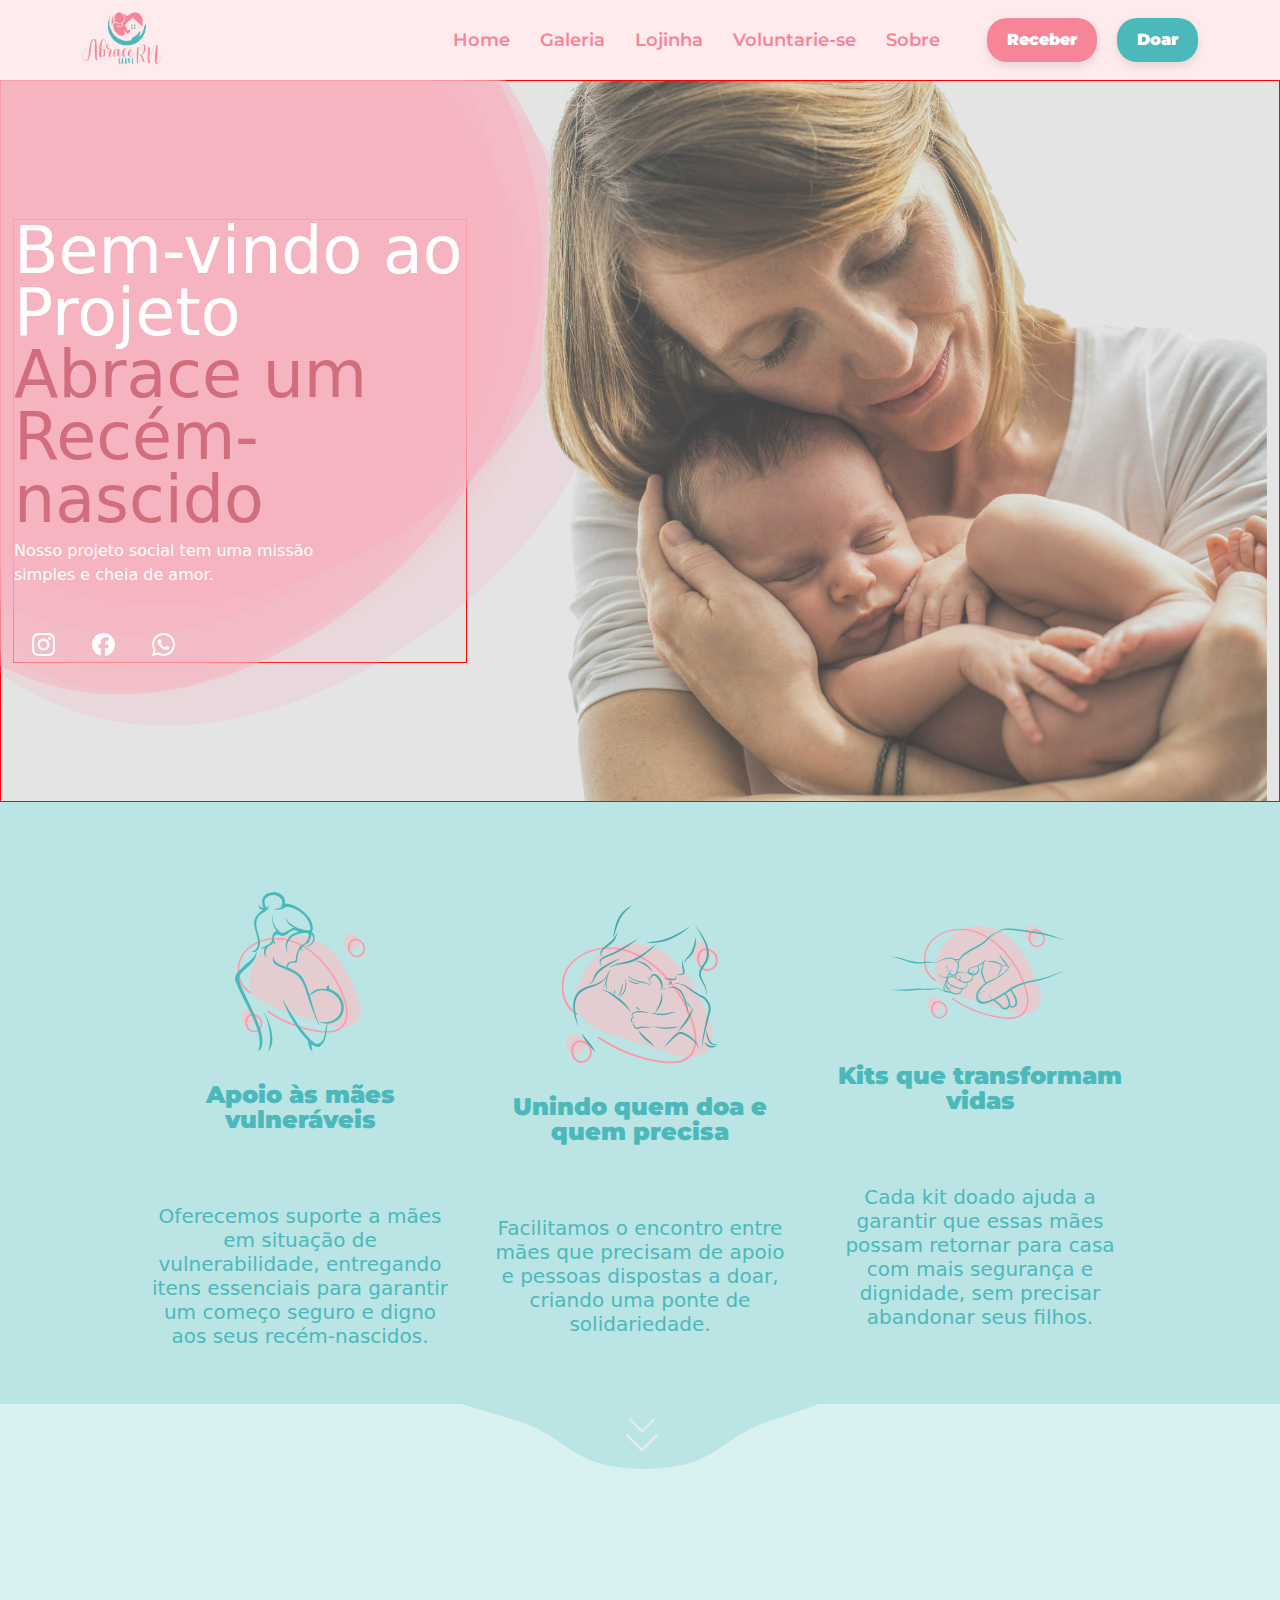
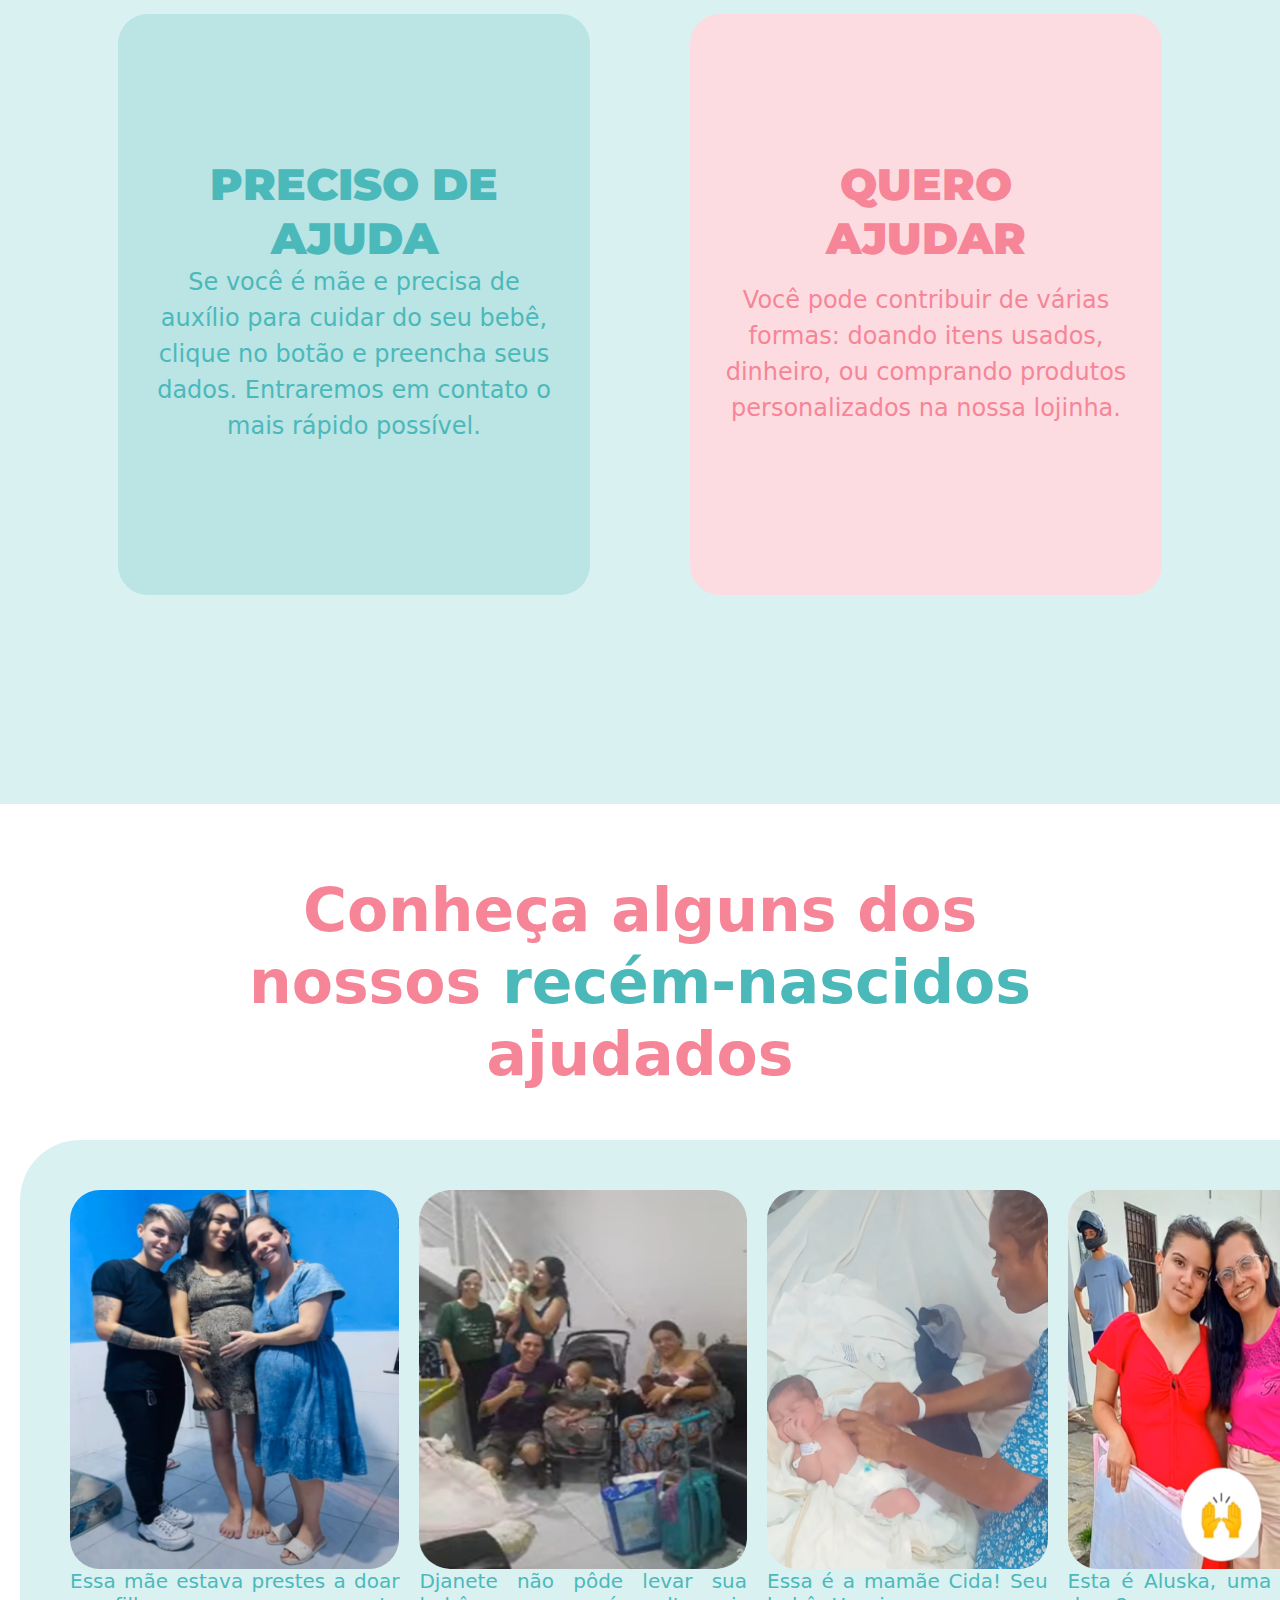
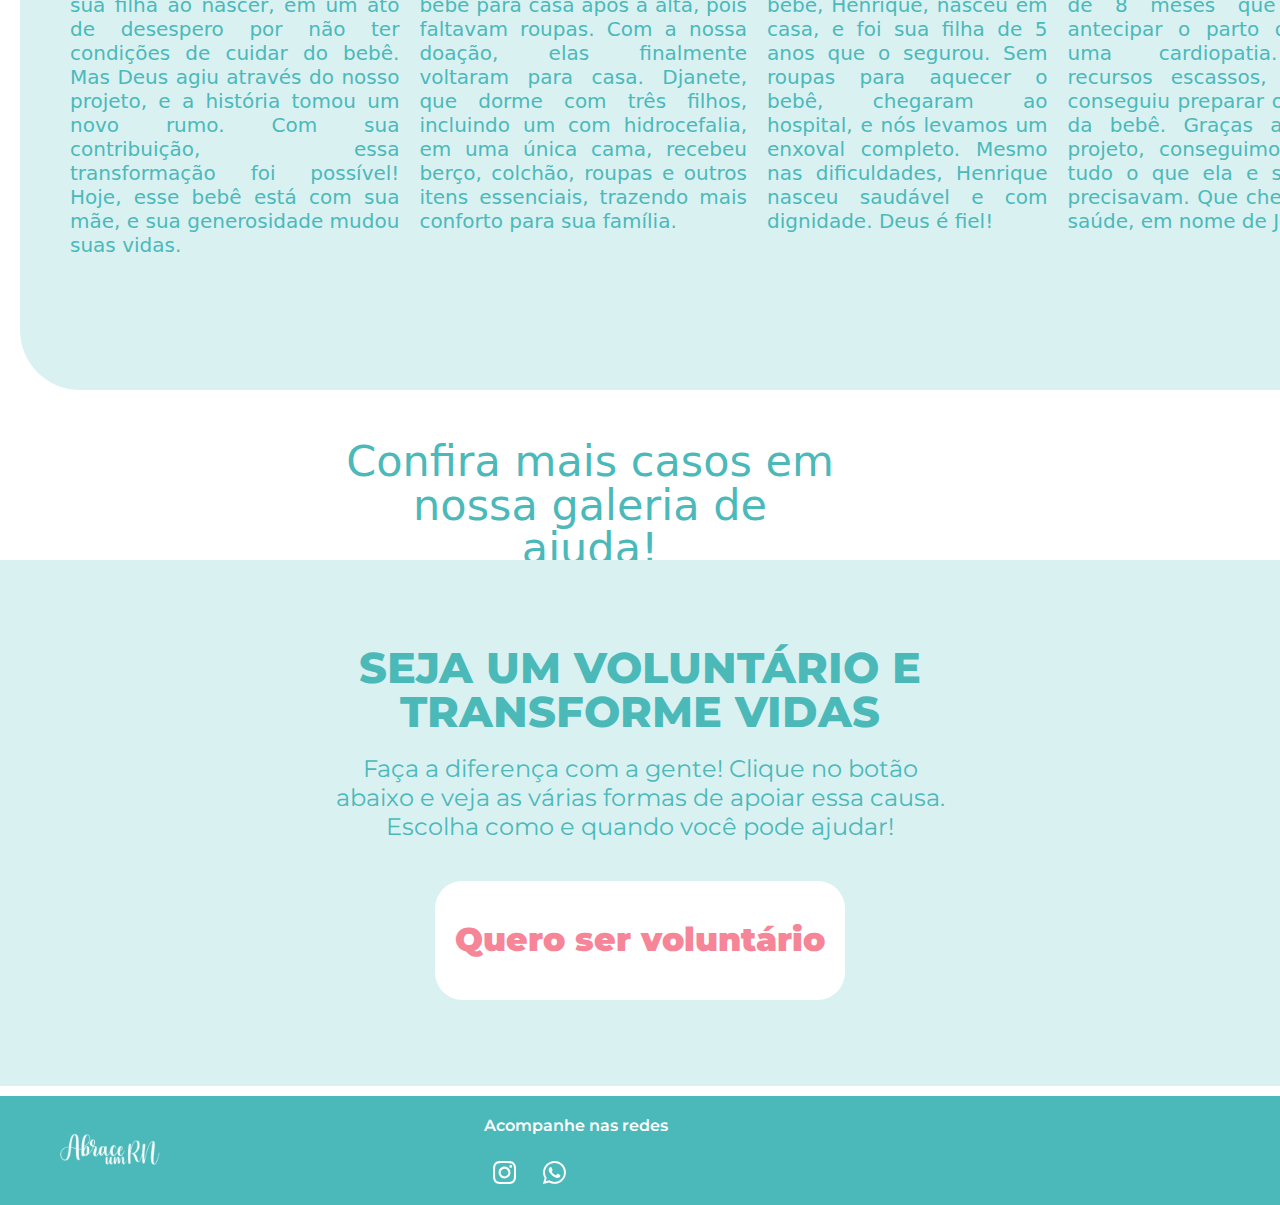
==== index.html @ da1de348 ":tada: Initial Commit" ====
<!doctype html>
<html lang="pt-BR">
  <head>
    <meta charset="UTF-8" />
    <meta name="viewport" content="width=device-width, initial-scale=1" />
    <title>Abrace um RN</title>
    <link href="css/globals.css" rel="stylesheet" />
    <link href="css/home.css" rel="stylesheet" />
    <link rel="icon" type="image/x-icon" href="assets/Logo.png" />
    <link
      href="https://cdn.jsdelivr.net/npm/bootstrap@5.3.3/dist/css/bootstrap.min.css"
      rel="stylesheet"
      integrity="sha384-QWTKZyjpPEjISv5WaRU9OFeRpok6YctnYmDr5pNlyT2bRjXh0JMhjY6hW+ALEwIH"
      crossorigin="anonymous"
    />
    <link
      href="https://fonts.googleapis.com/css2?family=Roboto:wght@300;400;500&display=swap"
      rel="stylesheet"
    />
    <link
      href="https://fonts.googleapis.com/icon?family=Material+Icons"
      rel="stylesheet"
    />
    <script defer src="js/main.js"></script>
  </head>
  <body class="mat-typography">
    <app-header></app-header>

    <main>
      <section class="home-hero-container">
        <div class="container">
          <div class="home-hero__texts">
            <div class="svg-blob">
              <img
                src="./assets/Blob inteiro.svg"
                alt="Fundo Rosa"
                class="svg-blob-image"
              />
            </div>

            <div class="home-hero__content">
              <h1>Bem-vindo ao Projeto <span>Abrace um Recém-nascido</span></h1>
              <p class="p-wrap">
                Nosso projeto social tem uma missão simples e cheia de amor.
              </p>
              <div class="social-icons">
                <a target="_blank" href="https://www.instagram.com/abraceumrn/">
                  <img src="./assets/instagram.svg" alt="Instagram" />
                </a>
                <a target="_blank" href="#">
                  <img src="./assets/facebook.svg" alt="Facebook" />
                </a>
                <a
                  target="_blank"
                  href="https://api.whatsapp.com/send/?phone=5583987075415&text=&type=phone_number&app_absent=0"
                >
                  <img src="./assets/wpp.svg" alt="WhatsApp" />
                </a>
              </div>
            </div>
          </div>

          <div class="home-hero__img">
            <img
              src="./assets/img-mulher-abracando-bebe.webp"
              alt="Mãe abraçando bebê"
            />
          </div>
        </div>
      </section>
      <section class="app-missao">
        <div>
          <img
            src="./assets/svg-mulher-amamentando-bebe.svg"
            alt="Mulher amamentando bebe"
            class="svg-mulher-amamentando"
            width="131"
            height="160"
          />
          <h1>Apoio às mães vulneráveis</h1>
          <p>
            Oferecemos suporte a mães em situação de vulnerabilidade, entregando
            itens essenciais para garantir um começo seguro e digno aos seus
            recém-nascidos.
          </p>
        </div>
        <div>
          <img
            src="./assets/svg-mulher-abracando-bebe.svg"
            alt="Mulher abracando bebe"
            class="svg-mulher-abracando"
            width="158"
            height="160"
          />
          <h1>Unindo quem doa e quem precisa</h1>
          <p>
            Facilitamos o encontro entre mães que precisam de apoio e pessoas
            dispostas a doar, criando uma ponte de solidariedade.
          </p>
        </div>
        <div>
          <img
            src="./assets/svg-dedos-tocando.svg"
            alt="Dedos tocando"
            class="svg-dedos-tocando"
            width="180"
            height="122"
          />
          <h1>Kits que transformam vidas</h1>
          <p>
            Cada kit doado ajuda a garantir que essas mães possam retornar para
            casa com mais segurança e dignidade, sem precisar abandonar seus
            filhos.
          </p>
        </div>
      </section>
      <section class="app-participar-doacao">
        <img
          src="./assets/svg-detalhe-ondinha.svg"
          alt="Detalhe ondinha"
          class="svg-detalhe-ondinha"
        />
        <div class="container-preciso-ajuda">
          <h1>PRECISO DE AJUDA</h1>
          <p>
            Se você é mãe e precisa de auxílio para cuidar do seu bebê, clique
            no botão e preencha seus dados. Entraremos em contato o mais rápido
            possível.
          </p>
          <a href="/receber">
            <app-botao btn-text="Ajuda" variant="branco-letra-azul">
            </app-botao>
          </a>
        </div>
        <div class="container-quero-ajuda">
          <h1>QUERO</h1>
          <p>
            Você pode contribuir de várias formas: doando itens usados,
            dinheiro, ou comprando produtos personalizados na nossa lojinha.
          </p>
          <a href="/doar-inicial">
            <app-botao
              btn-text="Contribuir"
              variant="branco-letra-rosa"
            ></app-botao
          ></a>
        </div>
      </section>
      <section class="app-conhecer-ajudados">
        <h1>Conheça alguns dos nossos <span>recém-nascidos </span> ajudados</h1>
        <div class="container-ajudados">
          <div class="img-um">
            <img src="./assets/img-1.png" alt="" width="293" height="379" />
            <p>
              Essa mãe estava prestes a doar sua filha ao nascer, em um ato de
              desespero por não ter condições de cuidar do bebê. Mas Deus agiu
              através do nosso projeto, e a história tomou um novo rumo. Com sua
              contribuição, essa transformação foi possível! Hoje, esse bebê
              está com sua mãe, e sua generosidade mudou suas vidas.
            </p>
          </div>
          <div class="img-dois">
            <img src="./assets/img-2.png" alt="" width="293" height="379" />
            <p>
              Djanete não pôde levar sua bebê para casa após a alta, pois
              faltavam roupas. Com a nossa doação, elas finalmente voltaram para
              casa. Djanete, que dorme com três filhos, incluindo um com
              hidrocefalia, em uma única cama, recebeu berço, colchão, roupas e
              outros itens essenciais, trazendo mais conforto para sua família.
            </p>
          </div>
          <div class="img-tres">
            <img src="./assets/img-3.png" alt="" width="293" height="379" />
            <p>
              Essa é a mamãe Cida! Seu bebê, Henrique, nasceu em casa, e foi sua
              filha de 5 anos que o segurou. Sem roupas para aquecer o bebê,
              chegaram ao hospital, e nós levamos um enxoval completo. Mesmo nas
              dificuldades, Henrique nasceu saudável e com dignidade. Deus é
              fiel!
            </p>
          </div>
          <div class="img-quatro">
            <img src="./assets/img-4.png" alt="" width="293" height="379" />
            <p>
              Esta é Aluska, uma gestante de 8 meses que precisa antecipar o
              parto devido a uma cardiopatia. Com recursos escassos, ela não
              conseguiu preparar o enxoval da bebê. Graças ao nosso projeto,
              conseguimos prover tudo o que ela e sua bebê precisavam. Que
              chegue com saúde, em nome de Jesus!
            </p>
          </div>
        </div>
        <div class="img-carousel">
          <swiper-container
            slidesPerView="1"
            spaceBetween="10"
            pagination="true"
            loop="true"
          >
            <swiper-slide>
              <div class="img-um">
                <img src="./assets/img-1.png" alt="" width="293" height="379" />
              </div>
              <div class="text-overlay" [class.show]="isTextVisible">
                <button class="close-btn" (click)="toggleTextVisibility()">
                  ×
                </button>
                <p>
                  Essa mãe estava prestes a doar sua filha ao nascer, em um ato
                  de desespero por não ter condições de cuidar do bebê. Mas Deus
                  agiu através do nosso projeto, e a história tomou um novo
                  rumo. Com sua contribuição, essa transformação foi possível!
                  Hoje, esse bebê está com sua mãe, e sua generosidade mudou
                  suas vidas.
                </p>
              </div>
              <button
                class="pull-up-btn"
                [class.btn-show]="isTextVisible"
                (click)="toggleTextVisibility()"
              >
                <i class="arrow-icon"></i>
              </button>
            </swiper-slide>

            <swiper-slide>
              <div class="img-um">
                <img src="./assets/img-2.png" alt="" width="293" height="379" />
              </div>
              <div class="text-overlay" [class.show]="isTextVisible">
                <button class="close-btn" (click)="toggleTextVisibility()">
                  ×
                </button>
                <p>
                  Djanete não pôde levar sua bebê para casa após a alta, pois
                  faltavam roupas. Com a nossa doação, elas finalmente voltaram
                  para casa. Djanete, que dorme com três filhos, incluindo um
                  com hidrocefalia, em uma única cama, recebeu berço, colchão,
                  roupas e outros itens essenciais, trazendo mais conforto para
                  sua família.
                </p>
              </div>
              <button
                class="pull-up-btn"
                [class.btn-show]="isTextVisible"
                (click)="toggleTextVisibility()"
              >
                <i class="arrow-icon"></i>
              </button>
            </swiper-slide>

            <swiper-slide>
              <div class="img-um">
                <img src="./assets/img-3.png" alt="" width="293" height="379" />
              </div>
              <div class="text-overlay" [class.show]="isTextVisible">
                <button class="close-btn" (click)="toggleTextVisibility()">
                  ×
                </button>
                <p>
                  Essa é a mamãe Cida! Seu bebê, Henrique, nasceu em casa, e foi
                  sua filha de 5 anos que o segurou. Sem roupas para aquecer o
                  bebê, chegaram ao hospital, e nós levamos um enxoval completo.
                  Mesmo nas dificuldades, Henrique nasceu saudável e com
                  dignidade. Deus é fiel!
                </p>
              </div>
              <button
                class="pull-up-btn"
                [class.btn-show]="isTextVisible"
                (click)="toggleTextVisibility()"
              >
                <i class="arrow-icon"></i>
              </button>
            </swiper-slide>

            <swiper-slide>
              <div class="img-um">
                <img src="./assets/img-4.png" alt="" width="293" height="379" />
              </div>
              <div class="text-overlay" [class.show]="isTextVisible">
                <button class="close-btn" (click)="toggleTextVisibility()">
                  ×
                </button>
                <p>
                  Esta é Aluska, uma gestante de 8 meses que precisa antecipar o
                  parto devido a uma cardiopatia. Com recursos escassos, ela não
                  conseguiu preparar o enxoval da bebê. Graças ao nosso projeto,
                  conseguimos prover tudo o que ela e sua bebê precisavam. Que
                  chegue com saúde, em nome de Jesus!
                </p>
              </div>
              <button
                class="pull-up-btn"
                [class.btn-show]="isTextVisible"
                (click)="toggleTextVisibility()"
              >
                <i class="arrow-icon"></i>
              </button>
            </swiper-slide>
          </swiper-container>
        </div>
        <div class="content-abaixo-de-ajudados">
          <span>Confira mais casos em nossa galeria de ajuda!</span>
          <a href="/galeria"
            ><app-botao
              btn-text="Galeria"
              variant="branco-letra-azul"
            ></app-botao
          ></a>
        </div>

        <div class="rolar-pra-cima"></div>
      </section>
      <section class="app-voluntarie-se">
        <div class="container-voluntarie-se">
          <h1>SEJA UM VOLUNTÁRIO E TRANSFORME VIDAS</h1>
          <p>
            Faça a diferença com a gente! Clique no botão abaixo e veja as
            várias formas de apoiar essa causa. Escolha como e quando você pode
            ajudar!
          </p>
          <button>
            <a href="/voluntarie-se.html">Quero ser voluntário</a>
          </button>
        </div>
      </section>
    </main>

    <app-footer></app-footer>
  </body>
</html>
---- css/globals.css ----
@import "https://fonts.googleapis.com/css2?family=Montserrat:wght@400;500;700&display=swap";

:root {
  --rosa-claro: #feebee;
  --rosa-escuro: #f68597;
  --azul-claro: #bbe4e5;
  --azul-medio: #8fd3d5;
  --azul-escuro: #4bb9ba;

  --header-height: 80px;
}

*,
*:before,
*:after {
  margin: 0;
  padding: 0;
  box-sizing: border-box;
}

html,
body {
  margin: 0;
  padding: 0;
  height: 100%;
}

body {
  font-family: "Montserrat", sans-serif;
  background-color: var(--azul-claro);
  color: var(--azul-escuro);
  padding-top: var(--header-height);
  min-height: 100vh;
}

.container {
  max-width: calc(1256px + 2rem);
  padding: 0 2rem;
  width: 100%;
  margin: 0 auto;
}

/* Header */
.app-header {
  background-color: var(--rosa-claro);
  width: 100%;
  position: fixed;
  top: 0;
  left: 0;
  z-index: 10;
  height: var(--header-height);
}

.app-header-content {
  display: flex;
  align-items: center;
  justify-content: space-between;
  font-family: "Montserrat", sans-serif;
  font-weight: 600;
  height: 100%;
}

.desktop-nav {
  display: flex;
  align-items: center;
  gap: 2rem;
}

.desktop-nav-links {
  display: flex;
  align-items: center;
  list-style: none;
  padding: 0;
  margin: 0;
}

.desktop-nav-links li {
  margin: 0 15px;
}

.desktop-nav-links a {
  position: relative;
  margin-bottom: 8px;
  text-decoration: none;
  color: var(--rosa-escuro);
  font-size: 18px;
}

.desktop-nav-links a.active::after {
  content: "";
  position: absolute;
  width: 100%;
  height: 3px;
  background-color: var(--azul-escuro);
  bottom: 0;
  left: 0;
  transform: translateY(4px);
}

.desktop-nav-buttons {
  display: flex;
  align-items: center;
  gap: 20px;
}

.nav-toggle {
  display: none;
  cursor: pointer;
  margin-left: 150px;
}

.menu-icon {
  display: flex;
  flex-direction: column;
  justify-content: space-between;
  width: 30px;
  height: 20px;
}

.menu-icon span {
  display: block;
  width: 100%;
  height: 3px;
  background-color: var(--rosa-escuro);
  transition: 0.3s;
}

.sidebar {
  position: fixed;
  top: 0;
  left: -250px;
  bottom: 0;
  width: 250px;
  background-color: var(--rosa-claro);
  padding-top: 75px;
  z-index: 15;
  transition: transform 0.3s ease;
}

.sidebar.show {
  transform: translateX(250px);
}

.sidebar-nav-links {
  list-style: none;
  padding: 0;
  margin: 0;
  margin-left: 2rem;
  display: flex;
  flex-direction: column;
}

.sidebar-nav-links li {
  margin: 20px 0;
}

.sidebar-nav-links a {
  text-decoration: none;
  color: var(--rosa-escuro);
  font-size: 18px;
}

.sidebar-nav-links a.active::after {
  font-weight: bold;
}

.sidebar-buttons {
  display: flex;
  align-items: center;
  gap: 20px;
}

@media (min-width: 768px) {
  .nav-toggle {
    display: none;
  }

  .sidebar {
    display: none;
  }
}

@media (max-width: 768px) {
  .desktop-nav {
    display: none;
  }

  .nav-toggle {
    display: block;
  }

  .sidebar {
    display: block;
  }
}

/* Footer */
/* Para garantir que o conteúdo ocupe a tela toda */
body,
html {
  height: 100%;
  margin: 0;
  display: flex;
  flex-direction: column;
}

/* Envolve o conteúdo principal */
.content {
  flex: 1;
}

/* Estilo do footer */
footer {
  background-color: var(--azul-escuro);
  padding: 20px 0;
  text-align: center;
  margin-top: auto;
}

.footer-container {
  display: flex;
  justify-content: space-between;
  align-items: center;
  max-width: 1200px;
  margin: 0 auto;
  padding: 0 20px;
}

.footer-left {
  display: flex;
  align-items: center;
}

.footer-logo {
  height: 40px;
  margin-right: 10px;
}

.footer-right p {
  margin: 0 0 10px 0;
  color: #fff;
  text-align: right;
  font-family: "Montserrat", sans-serif;
  font-size: 16px;
  font-weight: 600;
  line-height: normal;
  width: 188px;
}

.social-icons a img {
  height: 24px;
  margin: 0 10px;
}

.social-icons a {
  text-decoration: none;
}

/* Botao */
.botao {
  border: none;
  outline: none;
  font-weight: 900;
  cursor: pointer;
  border-radius: 30px;
  text-decoration: none;
  font-family: "Montserrat", sans-serif;
  padding: 10px 20px;
  font-size: 1rem;
  transition: background-color 0.3s ease, color 0.3s ease, transform 0.3s ease;
  box-shadow: 0 4px 10px rgba(0, 0, 0, 0.1);
}

.botao:hover {
  opacity: 0.9;
  transform: scale(1.05);
}

.botao:disabled {
  opacity: 0.6;
  cursor: not-allowed;
}

.botao.pequeno-rosa {
  background-color: var(--rosa-escuro);
  color: white;
  border-radius: 20px;
}

.botao.pequeno-azul {
  background-color: var(--azul-escuro);
  color: white;
  border-radius: 20px;
}

.botao.pequeno-branco {
  background-color: white;
  padding: 8px 30px;
  border-radius: 10px;
  color: var(--rosa-escuro);
}

.botao.branco-letra-azul {
  background-color: white;
  color: var(--azul-escuro);
  width: 320px;
  height: 110px;
  font-size: 45px;
}

.botao.branco-letra-rosa {
  background-color: white;
  color: var(--rosa-escuro);
  width: 320px;
  height: 110px;
  font-size: 45px;
}

.botao.rosa-letra-branca {
  background-color: var(--rosa-escuro);
  color: white;
  width: 280px;
  height: 100px;
  padding: 15px;
  font-size: 45.984px;
  display: block;
  margin: 0 auto;
}
---- css/home.css ----
/*o container-main do "sobre" não pode ter esses espaços por causa daquela divisão de cores entre as seções*/
.container-main {
  /* padding: 0 !important; */
}

.home-hero-container {
  background-color: #e4e4e4;
  width: 100%;
  height: auto;
  margin: 0;
  padding: 0;
  overflow: hidden;
}

@media (max-width: 768px) {
  .home-hero-container {
    background-color: #fcdce1;
  }
}

.home-hero-container .container {
  display: flex;
  justify-content: space-between;
  align-items: center;
  border: 1px solid red;
  position: relative;
  max-width: 1440px;
}

.home-hero__texts {
  flex: 1;
  width: 100%;
  max-width: 454px;
  border: 1px solid red;
}

.home-hero__texts .svg-blob {
  position: absolute;
  left: -25%;
  top: -40%;
  width: 1000px;
}

.home-hero__texts .svg-blob img {
  width: 100%;
  height: 100%;
}

.home-hero__content {
  position: relative;
  z-index: 2;
  display: flex;
  flex-direction: column;
  align-items: flex-start;
  justify-content: center;
}

.home-hero__content h1,
.home-hero__content h1 span {
  color: #ffffff;
  font-size: 65px;
  font-weight: 500;
  line-height: 62.232px;
}

.home-hero__content h1 span {
  color: #d16d7d;
}

.home-hero__content p {
  color: #ffffff;
  max-width: 300px;
  width: 100%;
}

.home-hero__content .social-icons a {
  padding: 5px;
}

.home-hero__img {
  position: relative;
  z-index: 10;
  /* border: 1px solid green; */
  height: 80vh;
  /* max-width: 857px; */
  /* width: 100%; */
}

.home-hero__img img {
  width: 100%;
  height: 100%;
  object-fit: cover;
}

@media (max-width: 1500px) {
  .content {
    margin-top: 50px;
  }
}

.content p {
  font-size: 22px;
}

.content .p-wrap {
  width: 15vw;
}

.image-mulher-abrace-bebe {
  position: relative;
  z-index: 0;
  margin-left: 50px;
  width: 1600px;
  height: 739px;

  @media (max-width: 1500px) {
    width: 50vw;
    height: auto;
  }
}

/* Media Queries */
@media (max-width: 768px) {

  .svg-blob,
  .image-mulher-abrace-bebe {
    display: none;
  }

  .content {
    left: 0;
    margin-top: 0;
    padding: 10px;
    align-items: center;
    max-width: 90%;
  }

  h1,
  h1 span {
    @media (min-width: 768px) {
      font-size: 5vw;
    }
  }

  p {
    width: 90%;
  }
}

.app-missao {
  display: flex;
  justify-content: center;
  align-items: center;
  gap: 40px;
  padding: 40px;
  background: var(--azul-claro);
  flex-wrap: wrap;
}

.app-missao div {
  text-align: center;
  max-width: 300px;
  flex-grow: 1;
  display: flex;
  flex-direction: column;
  align-items: center;
  margin-top: 50px;
}

.app-missao h1 {
  display: flex;
  flex-direction: column;
  justify-content: center;
  flex-shrink: 0;
  color: var(--azul-escuro);
  text-align: center;
  font-size: 24px;
  font-style: normal;
  font-weight: 900;
  line-height: 25px;
  font-family: "Montserrat", sans-serif;
  margin-bottom: 2rem;
  /* Espaço abaixo do título */
  margin-top: 30px;
}

#apoio-maes h1 {
  width: 302px;
  height: 92px;
}

#unindo-doadores h1 {
  width: 301px;
  height: 62px;
}

#kits-transformam-vidas h1 {
  width: 336px;
  height: 48px;
}

.app-missao p {
  display: flex;
  flex-direction: column;
  justify-content: center;
  flex-shrink: 0;
  color: var(--azul-escuro);
  text-align: center;
  font-size: 20px;
  font-style: normal;
  font-weight: 400;
  line-height: normal;
  margin-top: 40px;
  /* Espaço acima do parágrafo */
}

#apoio-maes p {
  width: 300px;
  height: 76.452px;
}

#unindo-doadores p {
  width: 254px;
  height: 88px;
}

#kits-transformam-vidas p {
  width: 299px;
  height: 90px;
}

/* Adiciona um ajuste responsivo */
@media (max-width: 1024px) {
  .app-missao {
    flex-wrap: wrap;
    gap: 20px;
  }
}

.app-participar-doacao {
  width: 100%;
  height: 1000px;
  flex-shrink: 0;
  background: #daf1f2;
  position: relative;
  display: flex;
  justify-content: center;
  align-items: center;
  flex-direction: row;
  padding: 0;
}

.svg-detalhe-ondinha {
  position: absolute;
  top: 0;
  left: 50%;
  transform: translateX(-50%);
  z-index: 2;
}

.container-preciso-ajuda {
  background: var(--azul-claro);
}

.container-quero-ajuda {
  background: #fcdce1;
}

.container-preciso-ajuda,
.container-quero-ajuda {
  border-radius: 30px;
  width: 472px;
  height: 581px;
  display: flex;
  flex-direction: column;
  justify-content: center;
  align-items: center;
  text-align: center;
  margin: 50px;
  position: relative;
}

.container-preciso-ajuda h1 {
  width: 300px;
  color: var(--azul-escuro);
  text-align: center;
  font-weight: 900;
  font-family: "Montserrat", sans-serif;
  font-size: 44px;
  font-style: normal;
  font-weight: 900;
  line-height: normal;
}

.container-preciso-ajuda p {
  display: flex;
  width: 408px;
  height: 163px;
  flex-direction: column;
  justify-content: center;
  color: var(--azul-escuro);
  text-align: center;
  font-size: 24px;

  @media (max-width: 768px) {
    width: 100%;
    height: auto;
  }
}

.container-quero-ajuda h1 {
  color: var(--rosa-escuro);
  text-align: center;
  font-weight: 900;
  font-family: "Montserrat", sans-serif;
  font-size: 44px;
  font-style: normal;
  font-weight: 900;
  line-height: normal;
}

.container-quero-ajuda h1::after {
  content: "AJUDAR";
  display: block;
}

.container-quero-ajuda p {
  display: flex;
  width: 408px;
  height: 163px;
  flex-direction: column;
  justify-content: center;
  color: var(--rosa-escuro);
  text-align: center;
  font-size: 24px;

  @media (max-width: 768px) {
    width: 100%;
    height: auto;
  }
}

@media (max-width: 768px) {
  .app-participar-doacao {
    flex-direction: column;
    /* Alinha os contêineres verticalmente */
    height: auto;
    /* Ajusta a altura automaticamente */
    padding: 20px 0;
    /* Espaçamento na parte superior e inferior da seção */
  }

  .container-preciso-ajuda,
  .container-quero-ajuda {
    width: 90%;
    /* Ajusta a largura dos contêineres para telas pequenas */
    height: auto;
    /* Deixa a altura flexível */
    margin: 20px auto;
    /* Centraliza e adiciona margens */
    margin-top: 50px;
  }
}

.app-conhecer-ajudados {
  width: 100%;
  /* height: 100%; */
  flex-shrink: 0;
  padding: 20px;
  overflow-x: scroll;

  h1 {
    width: 100%;
    max-width: 800px;
    margin: 50px auto;
    color: var(--rosa-escuro);
    text-align: center;
    text-shadow: 0px 4px 4px rgba(0, 0, 0, 0);
    font-size: 60px;
    font-weight: 700;
    line-height: 1.2;
  }

  span {
    color: var(--azul-escuro);
  }

  .container-ajudados {
    width: 1400px;
    height: 850px;
    display: flex;
    flex-shrink: 0;
    gap: 20px;
    border-radius: 60px;
    background: #daf1f2;
    margin: auto;
    margin-top: 50px;
    padding: 50px;
    overflow: scroll;

    @media (max-width: 768px) {
      width: 100%;
      height: 100%;
    }
  }

  .container-ajudados img {
    width: 100%;
    flex-shrink: 0;
    border-radius: 30px;
    flex-wrap: wrap;
  }

  .container-ajudados p {
    width: 100%;
    color: var(--azul-escuro);
    text-align: justify;
    font-size: 20px;
    font-style: normal;
    font-weight: 400;
    line-height: normal;
  }

  .content-abaixo-de-ajudados {
    margin-top: 50px;
    text-align: center;
    align-items: center;
    display: flex;
    /* Define como flexbox */
    justify-content: center;
    /* Centraliza horizontalmente */
    align-items: center;
    /* Centraliza verticalmente */

    @media (max-width: 768px) {
      flex-direction: column;
    }

    span {
      width: 500px;
      height: 100px;
      justify-content: space-between;
      font-size: 43px;
      font-style: normal;
      font-weight: 400;
      line-height: 43.624px;
      word-wrap: break-word;
      margin-right: 100px;

      @media (max-width: 768px) {
        margin-right: 0;
        width: 100%;
        margin-bottom: 25%;
      }
    }
  }
}

.app-voluntarie-se {
  width: 100%;
  height: 526px;
  flex-shrink: 0;
  display: flex;
  justify-content: center;
  /* Centraliza o conteúdo horizontalmente */
  align-items: center;
  /* Centraliza o conteúdo verticalmente */
  background-color: #daf1f2;
  /* Adicionei uma cor de fundo suave */
  margin-bottom: 10px;
}

.container-voluntarie-se {
  width: 649px;
  height: auto;
  display: flex;
  flex-direction: column;
  justify-content: center;
  align-items: center;
  text-align: center;

  @media (max-width: 768px) {
    width: 100%;
  }
}

.container-voluntarie-se h1 {
  font-size: 32px;
  /* Tamanho ajustado para proporção do container */
  font-weight: bold;
  margin-bottom: 20px;
  /* Espaçamento inferior entre o título e o parágrafo */
  color: #4cb9b9;
  text-align: center;
  text-shadow: 0px 4px 4px rgba(0, 0, 0, 0);
  font-family: Montserrat;
  font-size: 43px;
  font-style: normal;
  font-weight: 800;
  line-height: 43.624px;
  /* 101.451% */
  text-transform: uppercase;
}

.container-voluntarie-se p {
  width: 609px;
  color: #4bb9ba;
  text-align: center;
  font-family: Montserrat;
  font-size: 24px;
  font-style: normal;
  font-weight: 400;
  line-height: normal;
  margin-bottom: 20px;
  /* Espaçamento inferior entre o parágrafo e o botão */

  @media (max-width: 768px) {
    width: 100%;
    height: auto;
  }
}

.container-voluntarie-se button {
  width: 410px;
  height: 119px;
  background-color: #fff;
  /* Cor de fundo do botão */
  border: none;
  border-radius: 27.591px;
  display: flex;
  justify-content: center;
  /* Centraliza o texto dentro do botão */
  align-items: center;
  /* Centraliza verticalmente */
  cursor: pointer;
  margin-top: 20px;
  /* Espaçamento superior entre o botão e o parágrafo */

  @media (max-width: 768px) {
    width: 200px;
    height: 80px;
  }
}

.container-voluntarie-se button a {
  width: 372px;
  height: 42px;
  flex-shrink: 0;
  text-decoration: none;
  color: #f68597;
  font-family: Montserrat;
  font-size: 33px;
  font-style: normal;
  font-weight: 900;
  line-height: normal;

  @media (max-width: 768px) {
    font-size: 17px;
  }
}

.container-voluntarie-se button:hover {
  background-color: #eaeef1;
}

.social-icons {
  width: 100px;
  height: auto;
  display: flex;
  flex-direction: row;
  margin-top: 25px;
  margin-left: 0;
  margin-right: 50vw;
}

.social-icons img {
  width: 30px;
  height: auto;
}

.img-carousel {
  display: none;
}

@media (max-width: 768px) {
  .img-carousel {
    display: block;
  }

  .container-ajudados {
    display: none !important;
  }

  .img-um {
    display: flex;
    justify-content: center;
    align-items: center;
    height: 100%;
  }

  .img-um img {
    max-width: 100%;
    max-height: 100%;
    border-radius: 20px;
  }
}

.image-container {
  position: relative;
  z-index: 1;
}

.text-overlay {
  position: absolute;
  top: 100%;
  left: 0;
  right: 0;
  bottom: 0;
  background: rgba(0, 0, 0, 0.7);
  color: white;
  padding: 20px;
  z-index: 2;
  transition: top 0.5s ease-in-out;
}

.text-overlay.show {
  top: 0;
}

.pull-up-btn {
  position: absolute;
  bottom: 40px;
  left: 50%;
  transform: translateX(-50%);
  width: 40px;
  height: 40px;
  border-radius: 50%;
  background-color: rgba(0, 0, 0, 0.7);
  color: white;
  font-size: 18px;
  font-weight: bold;
  border: none;
  cursor: pointer;
  display: flex;
  justify-content: center;
  align-items: center;
  transition: background-color 0.3s ease;
}

.pull-up-btn:hover {
  background-color: rgba(0, 0, 0, 0.9);
}

.pull-up-btn:focus {
  outline: none;
}

.close-btn {
  position: absolute;
  top: 10px;
  right: 10px;
  font-size: 24px;
  background: none;
  color: white;
  border: none;
  cursor: pointer;
  transition: color 0.3s ease;
}

.close-btn:hover {
  color: #f00;
}

.btn-show {
  display: none;
}

.arrow-icon {
  display: inline-block;
  width: 0;
  height: 0;
  border-left: 8px solid transparent;
  border-right: 8px solid transparent;
  border-bottom: 12px solid white;
  /* Change color as needed */
  transform: rotate(0deg);
  /* Default: down arrow */
}

/* Add custom properties to control rotation for direction */
.arrow-icon[data-direction="up"] {
  transform: rotate(180deg);
}

.arrow-icon[data-direction="right"] {
  transform: rotate(90deg);
}

.arrow-icon[data-direction="left"] {
  transform: rotate(270deg);
}

.arrow-icon:hover {
  border-bottom-color: gray;
  /* Change color on hover */
}
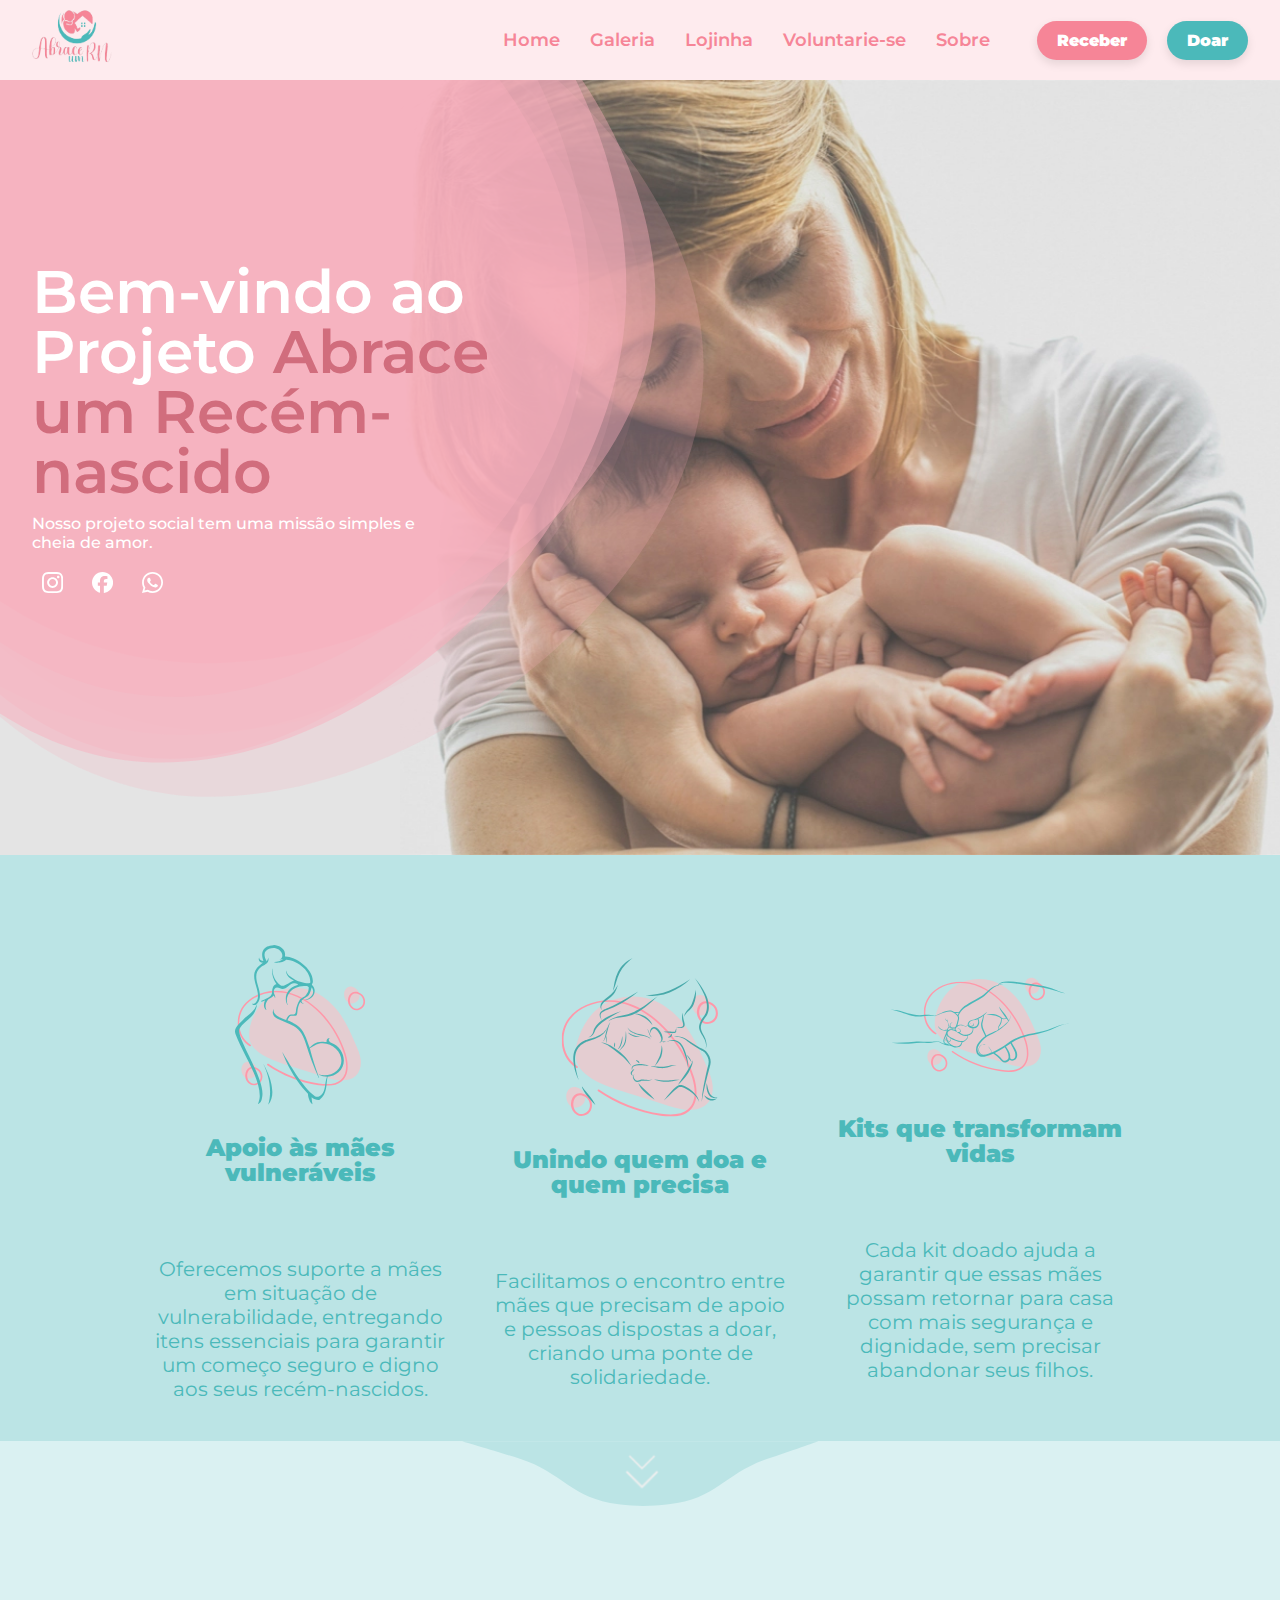
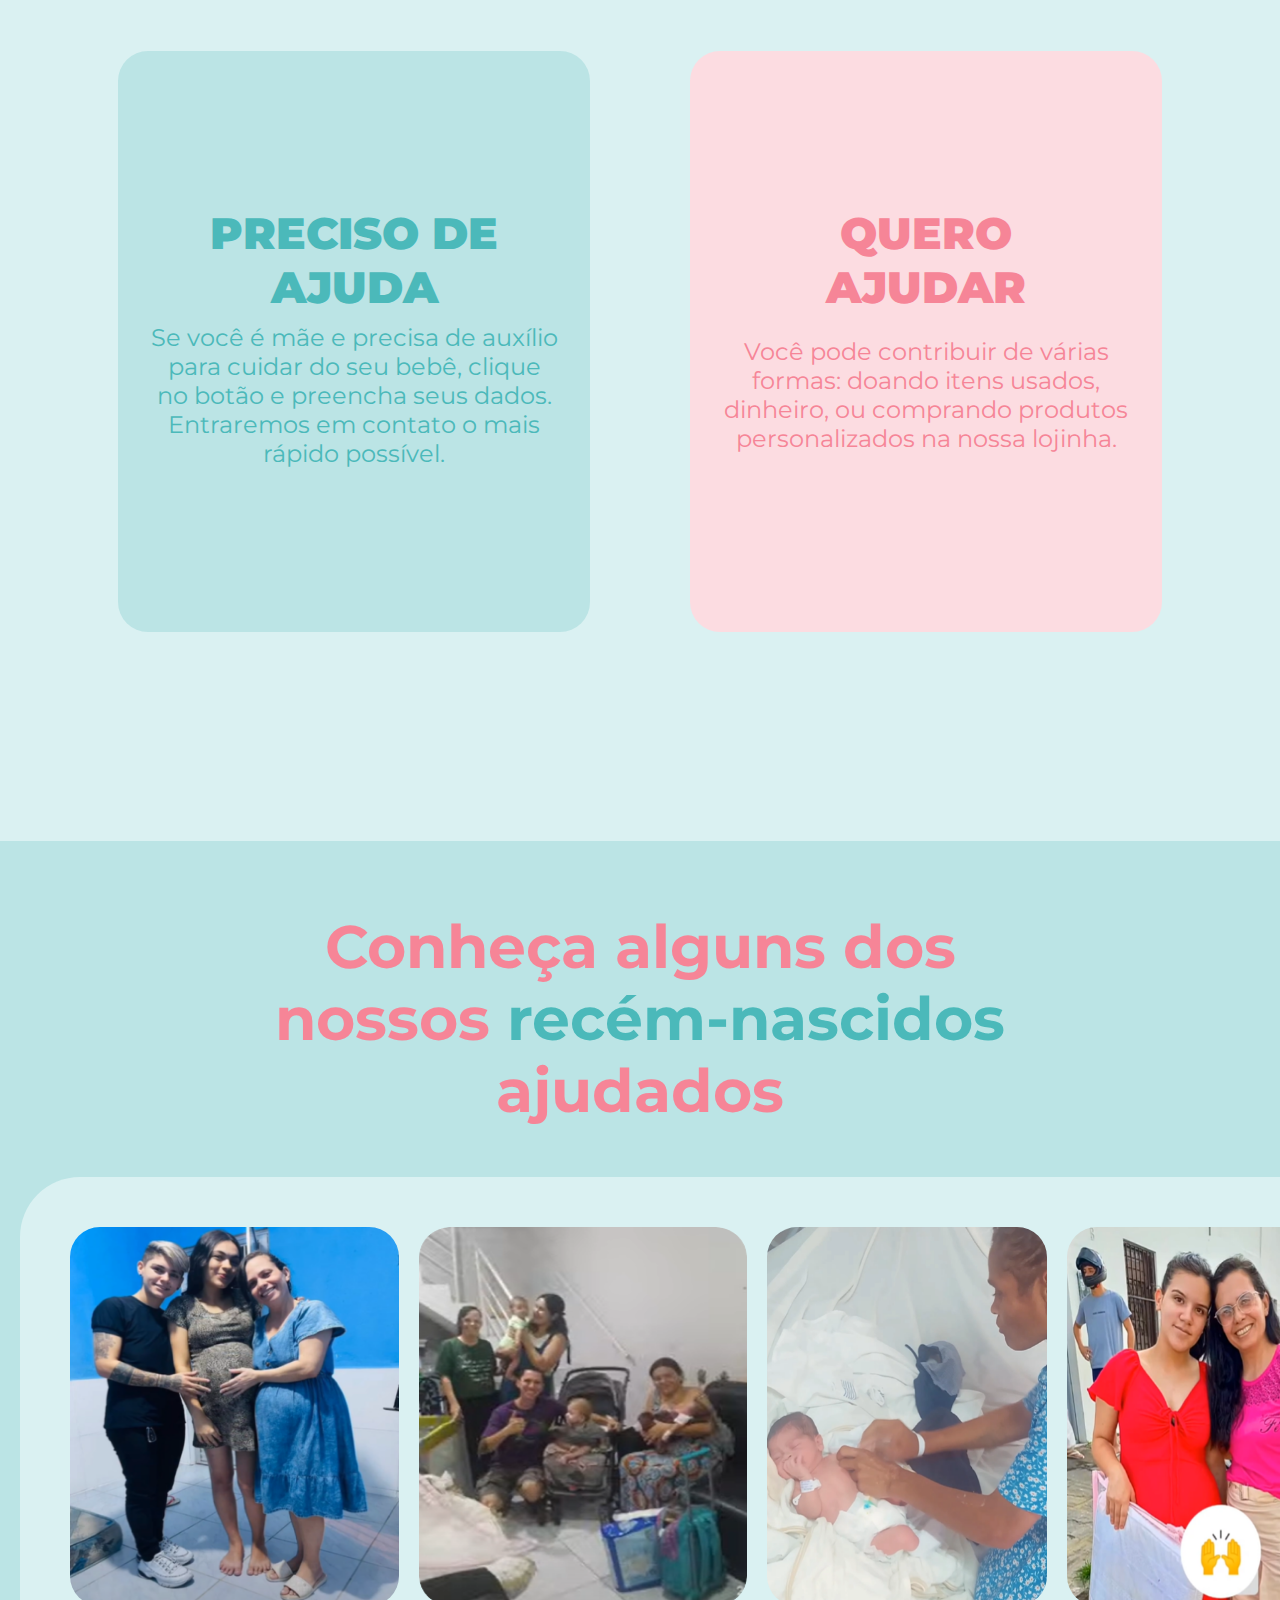
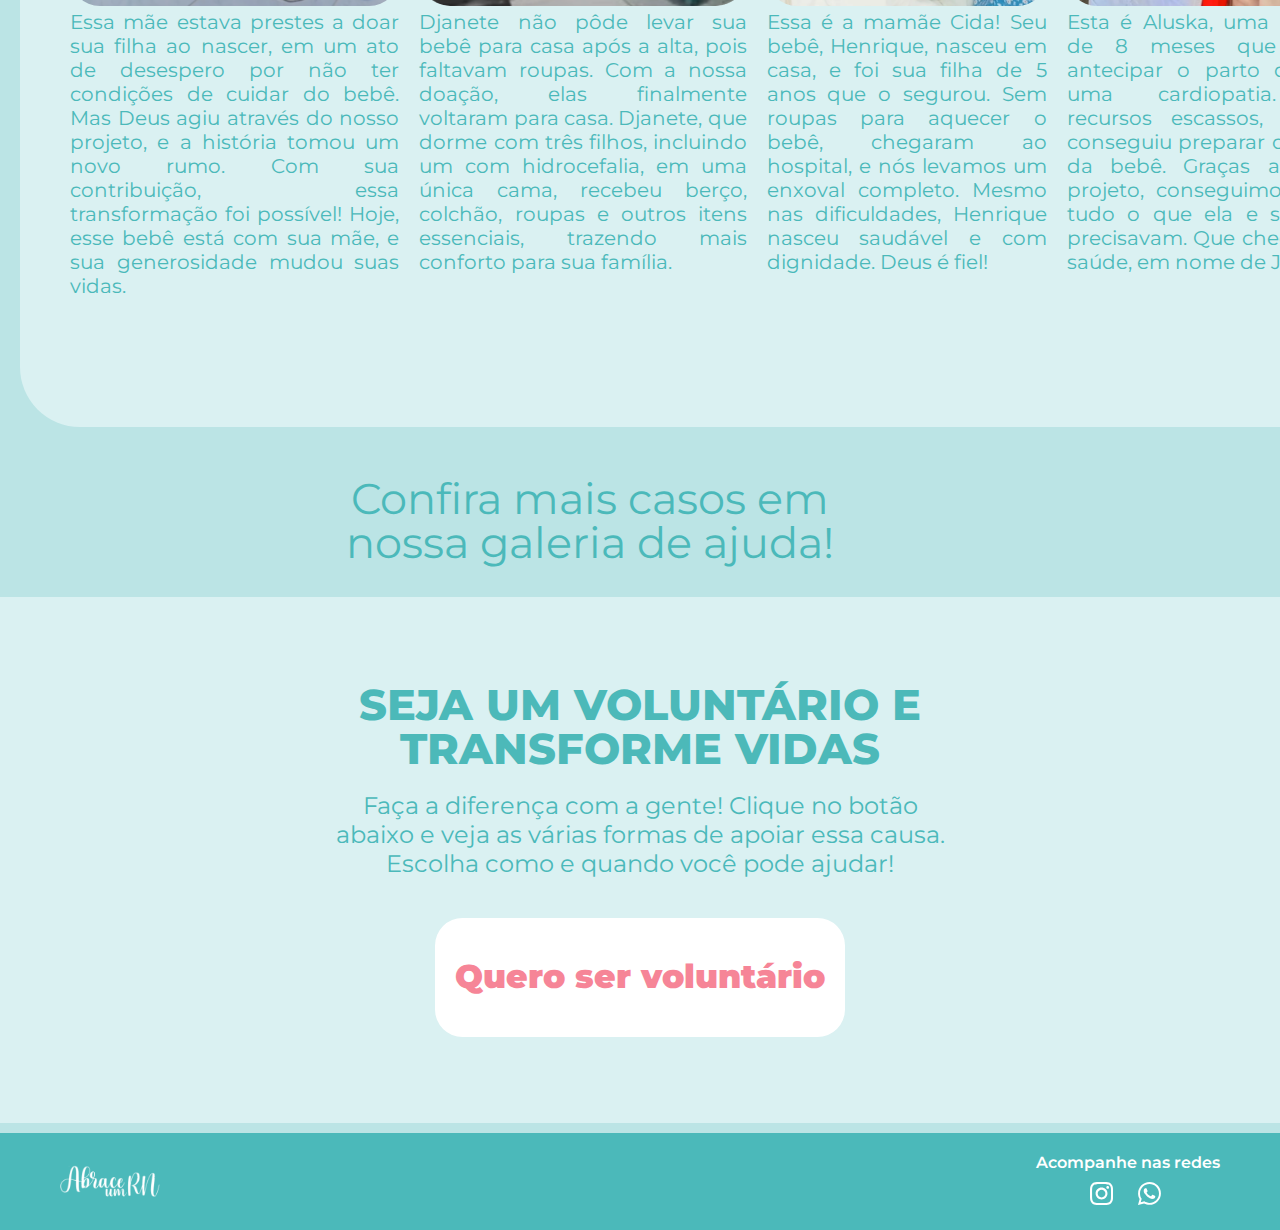
==== commit 95d00bbc: "fix: responsividade da hero (homepage)" ====
--- a/index.html
+++ b/index.html
@@ -7,12 +7,6 @@
     <link href="css/globals.css" rel="stylesheet" />
     <link href="css/home.css" rel="stylesheet" />
     <link rel="icon" type="image/x-icon" href="assets/Logo.png" />
-    <link
-      href="https://cdn.jsdelivr.net/npm/bootstrap@5.3.3/dist/css/bootstrap.min.css"
-      rel="stylesheet"
-      integrity="sha384-QWTKZyjpPEjISv5WaRU9OFeRpok6YctnYmDr5pNlyT2bRjXh0JMhjY6hW+ALEwIH"
-      crossorigin="anonymous"
-    />
     <link
       href="https://fonts.googleapis.com/css2?family=Roboto:wght@300;400;500&display=swap"
       rel="stylesheet"
@@ -60,11 +54,13 @@
             </div>
           </div>
 
-          <div class="home-hero__img">
-            <img
-              src="./assets/img-mulher-abracando-bebe.webp"
-              alt="Mãe abraçando bebê"
-            />
+          <div class="home-hero__img__container">
+            <div class="home-hero__img">
+              <img
+                src="./assets/img-mulher-abracando-bebe.webp"
+                alt="Mãe abraçando bebê"
+              />
+            </div>
           </div>
         </div>
       </section>
--- a/css/globals.css
+++ b/css/globals.css
@@ -1,4 +1,4 @@
-@import "https://fonts.googleapis.com/css2?family=Montserrat:wght@400;500;700&display=swap";
+@import "https://fonts.googleapis.com/css2?family=Montserrat:wght@400;500;600;700&display=swap";
 
 :root {
   --rosa-claro: #feebee;
@@ -47,7 +47,7 @@
   position: fixed;
   top: 0;
   left: 0;
-  z-index: 10;
+  z-index: 100;
   height: var(--header-height);
 }
 
@@ -180,7 +180,7 @@
   }
 }
 
-@media (max-width: 768px) {
+@media (max-width: 1023px) {
   .desktop-nav {
     display: none;
   }
@@ -195,15 +195,6 @@
 }
 
 /* Footer */
-/* Para garantir que o conteúdo ocupe a tela toda */
-body,
-html {
-  height: 100%;
-  margin: 0;
-  display: flex;
-  flex-direction: column;
-}
-
 /* Envolve o conteúdo principal */
 .content {
   flex: 1;
--- a/css/home.css
+++ b/css/home.css
@@ -1,8 +1,3 @@
-/*o container-main do "sobre" não pode ter esses espaços por causa daquela divisão de cores entre as seções*/
-.container-main {
-  /* padding: 0 !important; */
-}
-
 .home-hero-container {
   background-color: #e4e4e4;
   width: 100%;
@@ -21,24 +16,27 @@
 .home-hero-container .container {
   display: flex;
   justify-content: space-between;
-  align-items: center;
-  border: 1px solid red;
+  flex-wrap: wrap-reverse;
   position: relative;
-  max-width: 1440px;
+  height: calc(95vh - var(--header-height));
+  min-height: 600px;
 }
 
 .home-hero__texts {
-  flex: 1;
-  width: 100%;
-  max-width: 454px;
-  border: 1px solid red;
+  flex: 1 1 416px;
+  width: 100%;
+  max-width: 472px;
+  margin-top: 15%;
 }
 
 .home-hero__texts .svg-blob {
   position: absolute;
   left: -25%;
   top: -40%;
-  width: 1000px;
+  z-index: 1;
+  max-width: 1100px;
+  width: 100vw;
+  min-width: 880px;
 }
 
 .home-hero__texts .svg-blob img {
@@ -51,16 +49,16 @@
   z-index: 2;
   display: flex;
   flex-direction: column;
+  gap: 0.75rem;
   align-items: flex-start;
   justify-content: center;
 }
 
-.home-hero__content h1,
-.home-hero__content h1 span {
+.home-hero__content h1 {
   color: #ffffff;
-  font-size: 65px;
-  font-weight: 500;
-  line-height: 62.232px;
+  font-size: 3.75rem;
+  font-weight: 600;
+  line-height: 3.75rem;
 }
 
 .home-hero__content h1 span {
@@ -69,81 +67,80 @@
 
 .home-hero__content p {
   color: #ffffff;
-  max-width: 300px;
-  width: 100%;
-}
-
-.home-hero__content .social-icons a {
-  padding: 5px;
+  max-width: 400px;
+  width: 100%;
+  font-weight: 500;
+}
+
+.home-hero__content .social-icons {
+  display: flex;
+  align-items: center;
+  gap: 0.5rem;
+  margin-top: 0.5rem;
+}
+
+.home-hero__content .social-icons img {
+  width: 22px;
+  height: auto;
+}
+
+.home-hero__img__container {
+  display: flex;
+  flex: 1 1 670px;
+  height: 100%;
+  position: absolute;
+  top: 0;
+  right: 0;
 }
 
 .home-hero__img {
-  position: relative;
-  z-index: 10;
-  /* border: 1px solid green; */
-  height: 80vh;
-  /* max-width: 857px; */
-  /* width: 100%; */
+  margin-top: auto;
+  height: 100%;
 }
 
 .home-hero__img img {
   width: 100%;
   height: 100%;
+  max-width: 100%;
   object-fit: cover;
 }
 
-@media (max-width: 1500px) {
-  .content {
-    margin-top: 50px;
-  }
-}
-
-.content p {
-  font-size: 22px;
-}
-
-.content .p-wrap {
-  width: 15vw;
-}
-
-.image-mulher-abrace-bebe {
-  position: relative;
-  z-index: 0;
-  margin-left: 50px;
-  width: 1600px;
-  height: 739px;
-
-  @media (max-width: 1500px) {
-    width: 50vw;
-    height: auto;
+@media(max-width: 1149px) {
+  .home-hero__texts {
+    max-width: none;
+    flex-basis: 0%;
+  }
+
+  .home-hero__content {
+    max-width: 472px;
+  }
+
+  .home-hero__img {
+    height: 100%;
+    width: 100%;
   }
 }
 
 /* Media Queries */
 @media (max-width: 768px) {
-
-  .svg-blob,
-  .image-mulher-abrace-bebe {
-    display: none;
-  }
-
-  .content {
-    left: 0;
-    margin-top: 0;
-    padding: 10px;
-    align-items: center;
-    max-width: 90%;
-  }
-
-  h1,
-  h1 span {
-    @media (min-width: 768px) {
-      font-size: 5vw;
-    }
-  }
-
-  p {
-    width: 90%;
+  .home-hero__texts {
+    margin-top: 25%;
+  }
+
+  .home-hero__texts .svg-blob {
+    top: -155px;
+    width: 100%;
+    left: -175px;
+    min-width: 750px;
+  }
+
+  .home-hero__content h1 {
+    font-size: 3rem;
+    line-height: 3rem;
+  }
+
+  .home-hero__img img {
+    object-fit: initial;
   }
 }
 
@@ -247,6 +244,7 @@
   justify-content: center;
   align-items: center;
   flex-direction: row;
+  flex-wrap: wrap;
   padding: 0;
 }
 
@@ -561,21 +559,6 @@
 
 .container-voluntarie-se button:hover {
   background-color: #eaeef1;
-}
-
-.social-icons {
-  width: 100px;
-  height: auto;
-  display: flex;
-  flex-direction: row;
-  margin-top: 25px;
-  margin-left: 0;
-  margin-right: 50vw;
-}
-
-.social-icons img {
-  width: 30px;
-  height: auto;
 }
 
 .img-carousel {
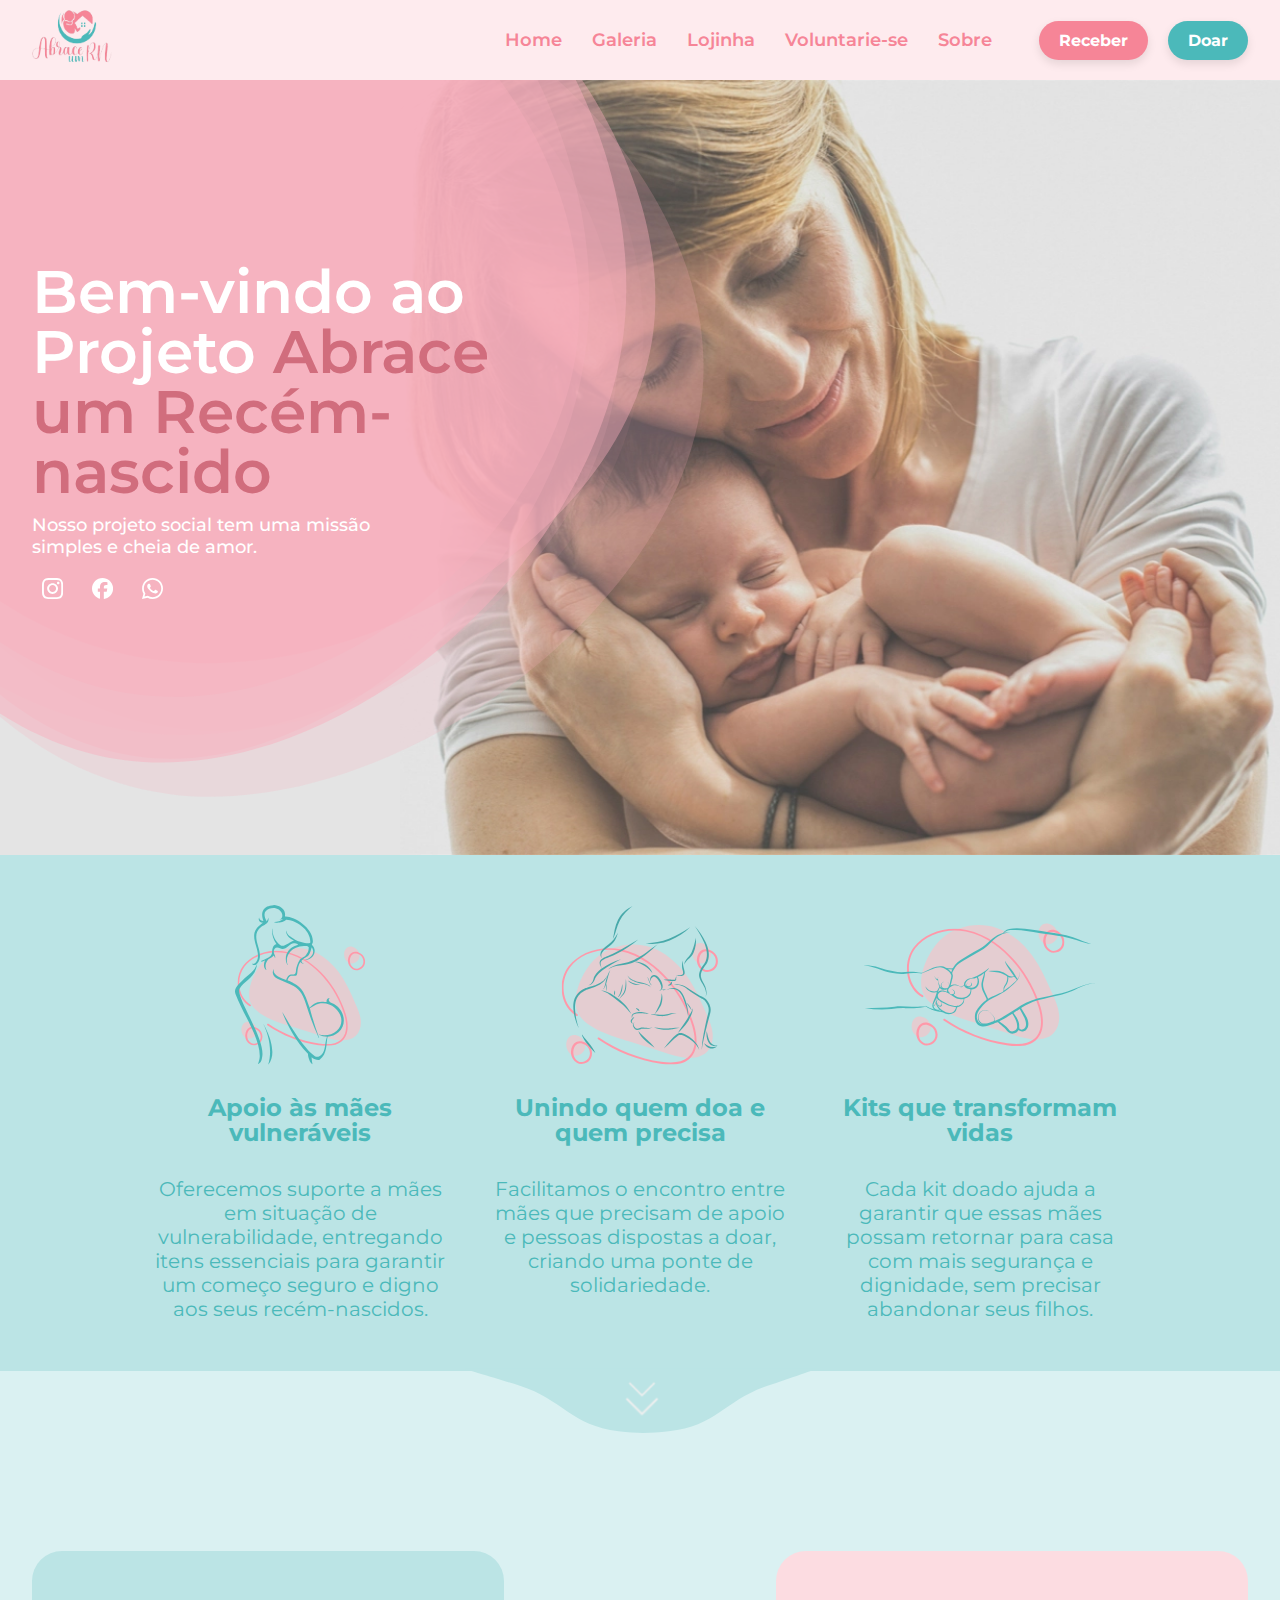
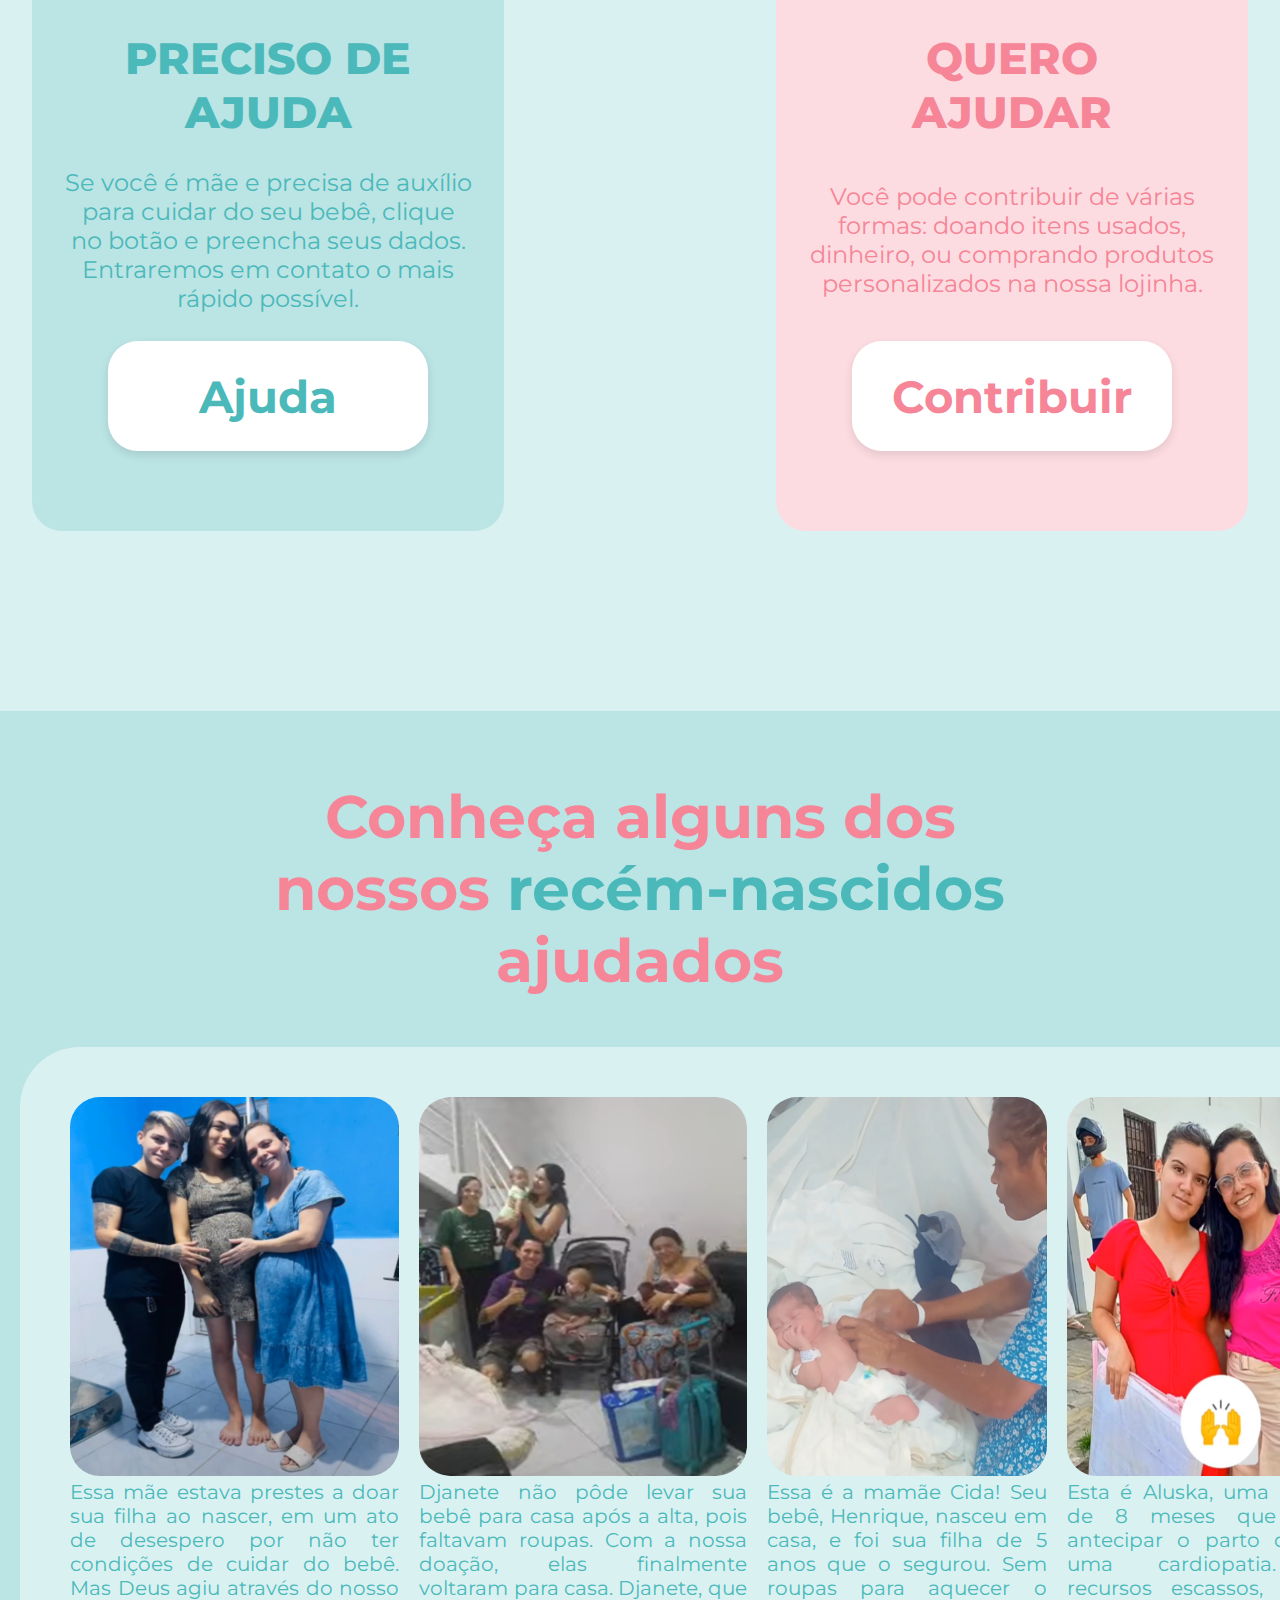
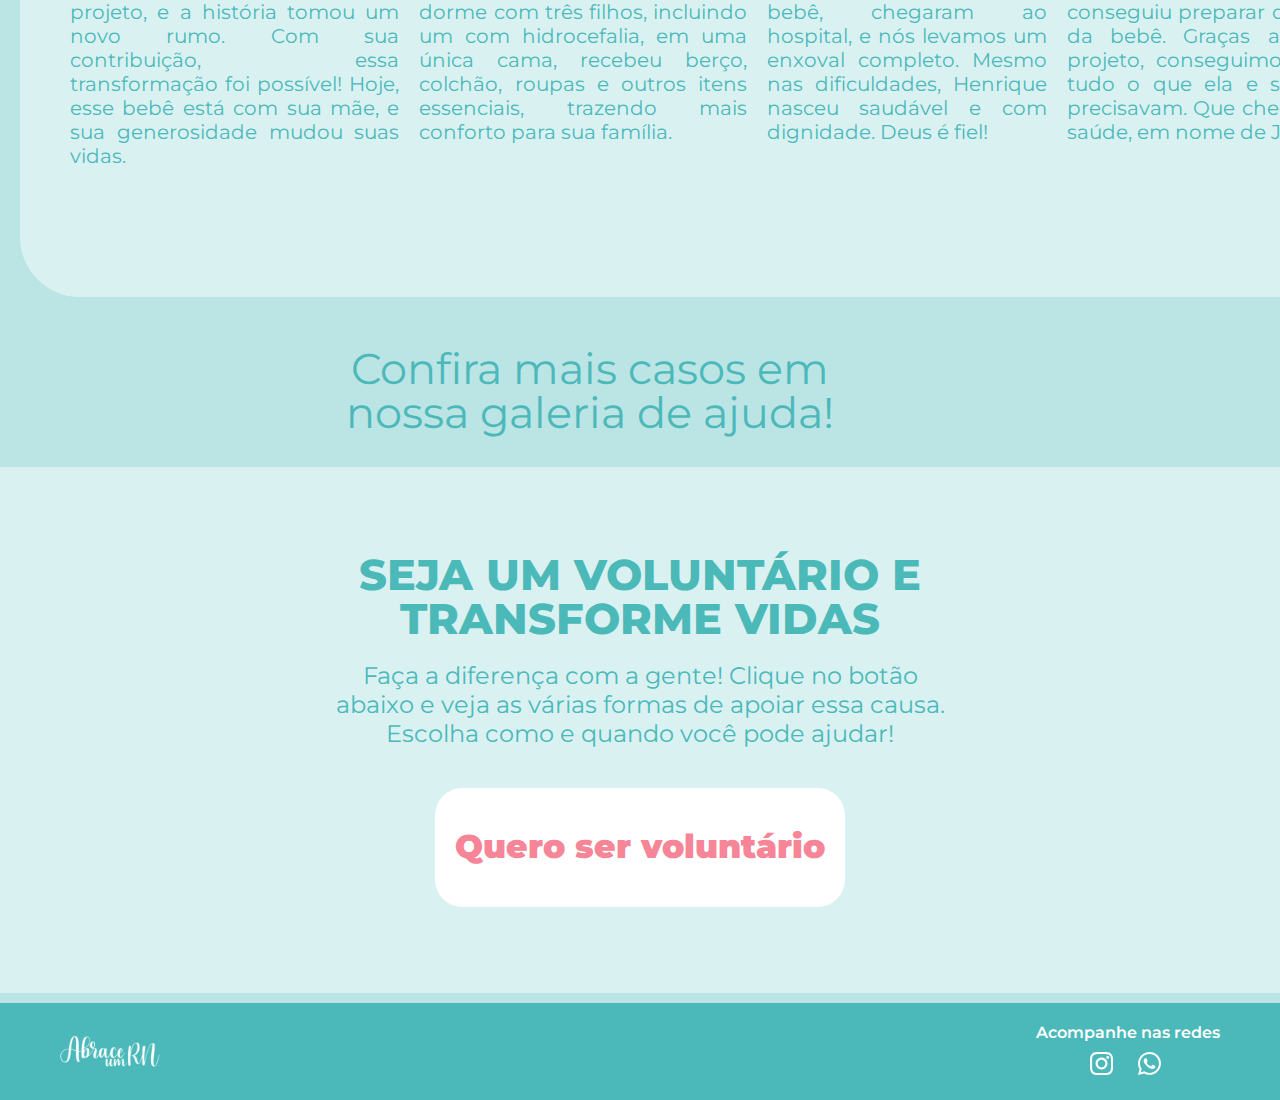
==== commit 70f23244: "fix: consertar secao missao e como participar da pagina home" ====
--- a/index.html
+++ b/index.html
@@ -24,7 +24,7 @@
       <section class="home-hero-container">
         <div class="container">
           <div class="home-hero__texts">
-            <div class="svg-blob">
+            <div aria-hidden="true" class="svg-blob">
               <img
                 src="./assets/Blob inteiro.svg"
                 alt="Fundo Rosa"
@@ -34,7 +34,7 @@
 
             <div class="home-hero__content">
               <h1>Bem-vindo ao Projeto <span>Abrace um Recém-nascido</span></h1>
-              <p class="p-wrap">
+              <p>
                 Nosso projeto social tem uma missão simples e cheia de amor.
               </p>
               <div class="social-icons">
@@ -64,6 +64,7 @@
           </div>
         </div>
       </section>
+
       <section class="app-missao">
         <div>
           <img
@@ -110,36 +111,38 @@
           </p>
         </div>
       </section>
+
       <section class="app-participar-doacao">
         <img
           src="./assets/svg-detalhe-ondinha.svg"
           alt="Detalhe ondinha"
           class="svg-detalhe-ondinha"
         />
-        <div class="container-preciso-ajuda">
-          <h1>PRECISO DE AJUDA</h1>
-          <p>
-            Se você é mãe e precisa de auxílio para cuidar do seu bebê, clique
-            no botão e preencha seus dados. Entraremos em contato o mais rápido
-            possível.
-          </p>
-          <a href="/receber">
-            <app-botao btn-text="Ajuda" variant="branco-letra-azul">
-            </app-botao>
-          </a>
-        </div>
-        <div class="container-quero-ajuda">
-          <h1>QUERO</h1>
-          <p>
-            Você pode contribuir de várias formas: doando itens usados,
-            dinheiro, ou comprando produtos personalizados na nossa lojinha.
-          </p>
-          <a href="/doar-inicial">
-            <app-botao
-              btn-text="Contribuir"
-              variant="branco-letra-rosa"
-            ></app-botao
-          ></a>
+
+        <div class="container">
+          <div class="container-preciso-ajuda card-participar-doacao">
+            <h1>PRECISO DE AJUDA</h1>
+            <p>
+              Se você é mãe e precisa de auxílio para cuidar do seu bebê, clique
+              no botão e preencha seus dados. Entraremos em contato o mais
+              rápido possível.
+            </p>
+            <a href="/receber" class="botao branco-letra-azul"> Ajuda </a>
+          </div>
+
+          <div class="container-quero-ajuda card-participar-doacao">
+            <h1>
+              QUERO <br />
+              AJUDAR
+            </h1>
+            <p>
+              Você pode contribuir de várias formas: doando itens usados,
+              dinheiro, ou comprando produtos personalizados na nossa lojinha.
+            </p>
+            <a href="/doar-inicial" class="botao branco-letra-rosa">
+              Contribuir
+            </a>
+          </div>
         </div>
       </section>
       <section class="app-conhecer-ajudados">
@@ -186,116 +189,118 @@
             </p>
           </div>
         </div>
-        <div class="img-carousel">
-          <swiper-container
-            slidesPerView="1"
-            spaceBetween="10"
-            pagination="true"
-            loop="true"
-          >
-            <swiper-slide>
-              <div class="img-um">
-                <img src="./assets/img-1.png" alt="" width="293" height="379" />
-              </div>
-              <div class="text-overlay" [class.show]="isTextVisible">
-                <button class="close-btn" (click)="toggleTextVisibility()">
-                  ×
-                </button>
-                <p>
-                  Essa mãe estava prestes a doar sua filha ao nascer, em um ato
-                  de desespero por não ter condições de cuidar do bebê. Mas Deus
-                  agiu através do nosso projeto, e a história tomou um novo
-                  rumo. Com sua contribuição, essa transformação foi possível!
-                  Hoje, esse bebê está com sua mãe, e sua generosidade mudou
-                  suas vidas.
-                </p>
-              </div>
-              <button
-                class="pull-up-btn"
-                [class.btn-show]="isTextVisible"
-                (click)="toggleTextVisibility()"
-              >
-                <i class="arrow-icon"></i>
-              </button>
-            </swiper-slide>
-
-            <swiper-slide>
-              <div class="img-um">
-                <img src="./assets/img-2.png" alt="" width="293" height="379" />
-              </div>
-              <div class="text-overlay" [class.show]="isTextVisible">
-                <button class="close-btn" (click)="toggleTextVisibility()">
-                  ×
-                </button>
-                <p>
-                  Djanete não pôde levar sua bebê para casa após a alta, pois
-                  faltavam roupas. Com a nossa doação, elas finalmente voltaram
-                  para casa. Djanete, que dorme com três filhos, incluindo um
-                  com hidrocefalia, em uma única cama, recebeu berço, colchão,
-                  roupas e outros itens essenciais, trazendo mais conforto para
-                  sua família.
-                </p>
-              </div>
-              <button
-                class="pull-up-btn"
-                [class.btn-show]="isTextVisible"
-                (click)="toggleTextVisibility()"
-              >
-                <i class="arrow-icon"></i>
-              </button>
-            </swiper-slide>
-
-            <swiper-slide>
-              <div class="img-um">
-                <img src="./assets/img-3.png" alt="" width="293" height="379" />
-              </div>
-              <div class="text-overlay" [class.show]="isTextVisible">
-                <button class="close-btn" (click)="toggleTextVisibility()">
-                  ×
-                </button>
-                <p>
-                  Essa é a mamãe Cida! Seu bebê, Henrique, nasceu em casa, e foi
-                  sua filha de 5 anos que o segurou. Sem roupas para aquecer o
-                  bebê, chegaram ao hospital, e nós levamos um enxoval completo.
-                  Mesmo nas dificuldades, Henrique nasceu saudável e com
-                  dignidade. Deus é fiel!
-                </p>
-              </div>
-              <button
-                class="pull-up-btn"
-                [class.btn-show]="isTextVisible"
-                (click)="toggleTextVisibility()"
-              >
-                <i class="arrow-icon"></i>
-              </button>
-            </swiper-slide>
-
-            <swiper-slide>
-              <div class="img-um">
-                <img src="./assets/img-4.png" alt="" width="293" height="379" />
-              </div>
-              <div class="text-overlay" [class.show]="isTextVisible">
-                <button class="close-btn" (click)="toggleTextVisibility()">
-                  ×
-                </button>
-                <p>
-                  Esta é Aluska, uma gestante de 8 meses que precisa antecipar o
-                  parto devido a uma cardiopatia. Com recursos escassos, ela não
-                  conseguiu preparar o enxoval da bebê. Graças ao nosso projeto,
-                  conseguimos prover tudo o que ela e sua bebê precisavam. Que
-                  chegue com saúde, em nome de Jesus!
-                </p>
-              </div>
-              <button
-                class="pull-up-btn"
-                [class.btn-show]="isTextVisible"
-                (click)="toggleTextVisibility()"
-              >
-                <i class="arrow-icon"></i>
-              </button>
-            </swiper-slide>
-          </swiper-container>
-        </div>
+
+        <!-- <div class="img-carousel"> -->
+        <!--   <swiper-container -->
+        <!--     slidesPerView="1" -->
+        <!--     spaceBetween="10" -->
+        <!--     pagination="true" -->
+        <!--     loop="true" -->
+        <!--   > -->
+        <!--     <swiper-slide> -->
+        <!--       <div class="img-um"> -->
+        <!--         <img src="./assets/img-1.png" alt="" width="293" height="379" /> -->
+        <!--       </div> -->
+        <!--       <div class="text-overlay" [class.show]="isTextVisible"> -->
+        <!--         <button class="close-btn" (click)="toggleTextVisibility()"> -->
+        <!--           × -->
+        <!--         </button> -->
+        <!--         <p> -->
+        <!--           Essa mãe estava prestes a doar sua filha ao nascer, em um ato -->
+        <!--           de desespero por não ter condições de cuidar do bebê. Mas Deus -->
+        <!--           agiu através do nosso projeto, e a história tomou um novo -->
+        <!--           rumo. Com sua contribuição, essa transformação foi possível! -->
+        <!--           Hoje, esse bebê está com sua mãe, e sua generosidade mudou -->
+        <!--           suas vidas. -->
+        <!--         </p> -->
+        <!--       </div> -->
+        <!--       <button -->
+        <!--         class="pull-up-btn" -->
+        <!--         [class.btn-show]="isTextVisible" -->
+        <!--         (click)="toggleTextVisibility()" -->
+        <!--       > -->
+        <!--         <i class="arrow-icon"></i> -->
+        <!--       </button> -->
+        <!--     </swiper-slide> -->
+        <!---->
+        <!--     <swiper-slide> -->
+        <!--       <div class="img-um"> -->
+        <!--         <img src="./assets/img-2.png" alt="" width="293" height="379" /> -->
+        <!--       </div> -->
+        <!--       <div class="text-overlay" [class.show]="isTextVisible"> -->
+        <!--         <button class="close-btn" (click)="toggleTextVisibility()"> -->
+        <!--           × -->
+        <!--         </button> -->
+        <!--         <p> -->
+        <!--           Djanete não pôde levar sua bebê para casa após a alta, pois -->
+        <!--           faltavam roupas. Com a nossa doação, elas finalmente voltaram -->
+        <!--           para casa. Djanete, que dorme com três filhos, incluindo um -->
+        <!--           com hidrocefalia, em uma única cama, recebeu berço, colchão, -->
+        <!--           roupas e outros itens essenciais, trazendo mais conforto para -->
+        <!--           sua família. -->
+        <!--         </p> -->
+        <!--       </div> -->
+        <!--       <button -->
+        <!--         class="pull-up-btn" -->
+        <!--         [class.btn-show]="isTextVisible" -->
+        <!--         (click)="toggleTextVisibility()" -->
+        <!--       > -->
+        <!--         <i class="arrow-icon"></i> -->
+        <!--       </button> -->
+        <!--     </swiper-slide> -->
+        <!---->
+        <!--     <swiper-slide> -->
+        <!--       <div class="img-um"> -->
+        <!--         <img src="./assets/img-3.png" alt="" width="293" height="379" /> -->
+        <!--       </div> -->
+        <!--       <div class="text-overlay" [class.show]="isTextVisible"> -->
+        <!--         <button class="close-btn" (click)="toggleTextVisibility()"> -->
+        <!--           × -->
+        <!--         </button> -->
+        <!--         <p> -->
+        <!--           Essa é a mamãe Cida! Seu bebê, Henrique, nasceu em casa, e foi -->
+        <!--           sua filha de 5 anos que o segurou. Sem roupas para aquecer o -->
+        <!--           bebê, chegaram ao hospital, e nós levamos um enxoval completo. -->
+        <!--           Mesmo nas dificuldades, Henrique nasceu saudável e com -->
+        <!--           dignidade. Deus é fiel! -->
+        <!--         </p> -->
+        <!--       </div> -->
+        <!--       <button -->
+        <!--         class="pull-up-btn" -->
+        <!--         [class.btn-show]="isTextVisible" -->
+        <!--         (click)="toggleTextVisibility()" -->
+        <!--       > -->
+        <!--         <i class="arrow-icon"></i> -->
+        <!--       </button> -->
+        <!--     </swiper-slide> -->
+        <!---->
+        <!--     <swiper-slide> -->
+        <!--       <div class="img-um"> -->
+        <!--         <img src="./assets/img-4.png" alt="" width="293" height="379" /> -->
+        <!--       </div> -->
+        <!--       <div class="text-overlay" [class.show]="isTextVisible"> -->
+        <!--         <button class="close-btn" (click)="toggleTextVisibility()"> -->
+        <!--           × -->
+        <!--         </button> -->
+        <!--         <p> -->
+        <!--           Esta é Aluska, uma gestante de 8 meses que precisa antecipar o -->
+        <!--           parto devido a uma cardiopatia. Com recursos escassos, ela não -->
+        <!--           conseguiu preparar o enxoval da bebê. Graças ao nosso projeto, -->
+        <!--           conseguimos prover tudo o que ela e sua bebê precisavam. Que -->
+        <!--           chegue com saúde, em nome de Jesus! -->
+        <!--         </p> -->
+        <!--       </div> -->
+        <!--       <button -->
+        <!--         class="pull-up-btn" -->
+        <!--         [class.btn-show]="isTextVisible" -->
+        <!--         (click)="toggleTextVisibility()" -->
+        <!--       > -->
+        <!--         <i class="arrow-icon"></i> -->
+        <!--       </button> -->
+        <!--     </swiper-slide> -->
+        <!--   </swiper-container> -->
+        <!-- </div> -->
+
         <div class="content-abaixo-de-ajudados">
           <span>Confira mais casos em nossa galeria de ajuda!</span>
           <a href="/galeria"
--- a/css/globals.css
+++ b/css/globals.css
@@ -1,4 +1,4 @@
-@import "https://fonts.googleapis.com/css2?family=Montserrat:wght@400;500;600;700&display=swap";
+@import "https://fonts.googleapis.com/css2?family=Montserrat:wght@400;500;600;700;800;900&display=swap";
 
 :root {
   --rosa-claro: #feebee;
@@ -249,9 +249,12 @@
 
 /* Botao */
 .botao {
+  display: flex;
+  align-items: center;
+  justify-content: center;
   border: none;
   outline: none;
-  font-weight: 900;
+  font-weight: 700;
   cursor: pointer;
   border-radius: 30px;
   text-decoration: none;
@@ -294,15 +297,15 @@
 .botao.branco-letra-azul {
   background-color: white;
   color: var(--azul-escuro);
-  width: 320px;
   height: 110px;
+  width: 100%;
   font-size: 45px;
 }
 
 .botao.branco-letra-rosa {
   background-color: white;
   color: var(--rosa-escuro);
-  width: 320px;
+  width: 100%;
   height: 110px;
   font-size: 45px;
 }
--- a/css/home.css
+++ b/css/home.css
@@ -5,12 +5,6 @@
   margin: 0;
   padding: 0;
   overflow: hidden;
-}
-
-@media (max-width: 768px) {
-  .home-hero-container {
-    background-color: #fcdce1;
-  }
 }
 
 .home-hero-container .container {
@@ -37,6 +31,7 @@
   max-width: 1100px;
   width: 100vw;
   min-width: 880px;
+  pointer-events: none;
 }
 
 .home-hero__texts .svg-blob img {
@@ -70,6 +65,7 @@
   max-width: 400px;
   width: 100%;
   font-weight: 500;
+  font-size: 1.125rem;
 }
 
 .home-hero__content .social-icons {
@@ -121,6 +117,12 @@
   }
 }
 
+@media(max-width: 1023px) {
+  .home-hero__img img {
+    transform: translateX(18rem);
+  }
+}
+
 /* Media Queries */
 @media (max-width: 768px) {
   .home-hero__texts {
@@ -141,15 +143,15 @@
 
   .home-hero__img img {
     object-fit: initial;
+    transform: translateX(0);
   }
 }
 
 .app-missao {
   display: flex;
   justify-content: center;
-  align-items: center;
   gap: 40px;
-  padding: 40px;
+  padding: 50px 40px;
   background: var(--azul-claro);
   flex-wrap: wrap;
 }
@@ -161,7 +163,16 @@
   display: flex;
   flex-direction: column;
   align-items: center;
-  margin-top: 50px;
+  height: 100%;
+}
+
+.app-missao img {
+  height: 160px;
+}
+
+.app-missao .svg-dedos-tocando {
+  max-width: 234px;
+  width: 100%;
 }
 
 .app-missao h1 {
@@ -173,11 +184,10 @@
   text-align: center;
   font-size: 24px;
   font-style: normal;
-  font-weight: 900;
+  font-weight: 700;
   line-height: 25px;
   font-family: "Montserrat", sans-serif;
   margin-bottom: 2rem;
-  /* Espaço abaixo do título */
   margin-top: 30px;
 }
 
@@ -207,8 +217,6 @@
   font-style: normal;
   font-weight: 400;
   line-height: normal;
-  margin-top: 40px;
-  /* Espaço acima do parágrafo */
 }
 
 #apoio-maes p {
@@ -231,31 +239,59 @@
   .app-missao {
     flex-wrap: wrap;
     gap: 20px;
+    padding: 50px 1.5rem;
   }
 }
 
 .app-participar-doacao {
   width: 100%;
-  height: 1000px;
-  flex-shrink: 0;
   background: #daf1f2;
   position: relative;
-  display: flex;
-  justify-content: center;
-  align-items: center;
-  flex-direction: row;
+  padding: 180px 0;
+}
+
+.app-participar-doacao .container {
+  display: flex;
+  justify-content: space-between;
+  align-items: center;
   flex-wrap: wrap;
-  padding: 0;
+  gap: 50px;
+}
+
+@media(max-width: 1058px) {
+
+  .app-participar-doacao .container {
+    justify-content: center;
+  }
+}
+
+.app-participar-doacao .botao {
+  max-width: 320px;
 }
 
 .svg-detalhe-ondinha {
   position: absolute;
-  top: 0;
+  top: -3px;
   left: 50%;
   transform: translateX(-50%);
   z-index: 2;
 }
 
+.card-participar-doacao {
+  display: flex;
+  flex-direction: column;
+  align-items: center;
+  justify-content: center;
+  text-align: center;
+  gap: 1.25rem;
+  padding: 5rem 2rem;
+  border-radius: 30px;
+  height: 100%;
+  max-height: 580px;
+  max-width: 472px;
+  width: 100%;
+}
+
 .container-preciso-ajuda {
   background: var(--azul-claro);
 }
@@ -264,100 +300,64 @@
   background: #fcdce1;
 }
 
-.container-preciso-ajuda,
-.container-quero-ajuda {
-  border-radius: 30px;
-  width: 472px;
-  height: 581px;
+.card-participar-doacao h1 {
+  text-align: center;
+  font-weight: 800;
+  font-family: "Montserrat", sans-serif;
+  font-size: 2.75rem;
+  line-height: normal;
+}
+
+.card-participar-doacao p {
   display: flex;
   flex-direction: column;
   justify-content: center;
-  align-items: center;
-  text-align: center;
-  margin: 50px;
-  position: relative;
+
+  max-width: 408px;
+  width: 100%;
+  height: 163px;
+
+  text-align: center;
+  font-size: 1.5rem;
+}
+
+@media (max-width: 768px) {
+  .card-participar-doacao {
+    padding: 3.5rem 1rem;
+  }
+
+  .card-participar-doacao h1 {
+    font-size: 2rem;
+  }
+
+  .card-participar-doacao p {
+    font-size: 1.25rem;
+    height: auto;
+    margin: 1rem 0;
+  }
+
+  .card-participar-doacao .botao {
+    font-size: 2rem;
+    height: auto;
+    padding: 1.5rem;
+    border-radius: 22px;
+  }
 }
 
 .container-preciso-ajuda h1 {
-  width: 300px;
   color: var(--azul-escuro);
-  text-align: center;
-  font-weight: 900;
-  font-family: "Montserrat", sans-serif;
-  font-size: 44px;
-  font-style: normal;
-  font-weight: 900;
-  line-height: normal;
 }
 
 .container-preciso-ajuda p {
-  display: flex;
-  width: 408px;
-  height: 163px;
-  flex-direction: column;
-  justify-content: center;
   color: var(--azul-escuro);
-  text-align: center;
-  font-size: 24px;
-
-  @media (max-width: 768px) {
-    width: 100%;
-    height: auto;
-  }
 }
 
 .container-quero-ajuda h1 {
   color: var(--rosa-escuro);
-  text-align: center;
-  font-weight: 900;
-  font-family: "Montserrat", sans-serif;
-  font-size: 44px;
-  font-style: normal;
-  font-weight: 900;
-  line-height: normal;
-}
-
-.container-quero-ajuda h1::after {
-  content: "AJUDAR";
-  display: block;
 }
 
 .container-quero-ajuda p {
-  display: flex;
-  width: 408px;
-  height: 163px;
-  flex-direction: column;
-  justify-content: center;
   color: var(--rosa-escuro);
-  text-align: center;
-  font-size: 24px;
-
-  @media (max-width: 768px) {
-    width: 100%;
-    height: auto;
-  }
-}
-
-@media (max-width: 768px) {
-  .app-participar-doacao {
-    flex-direction: column;
-    /* Alinha os contêineres verticalmente */
-    height: auto;
-    /* Ajusta a altura automaticamente */
-    padding: 20px 0;
-    /* Espaçamento na parte superior e inferior da seção */
-  }
-
-  .container-preciso-ajuda,
-  .container-quero-ajuda {
-    width: 90%;
-    /* Ajusta a largura dos contêineres para telas pequenas */
-    height: auto;
-    /* Deixa a altura flexível */
-    margin: 20px auto;
-    /* Centraliza e adiciona margens */
-    margin-top: 50px;
-  }
 }
 
 .app-conhecer-ajudados {
